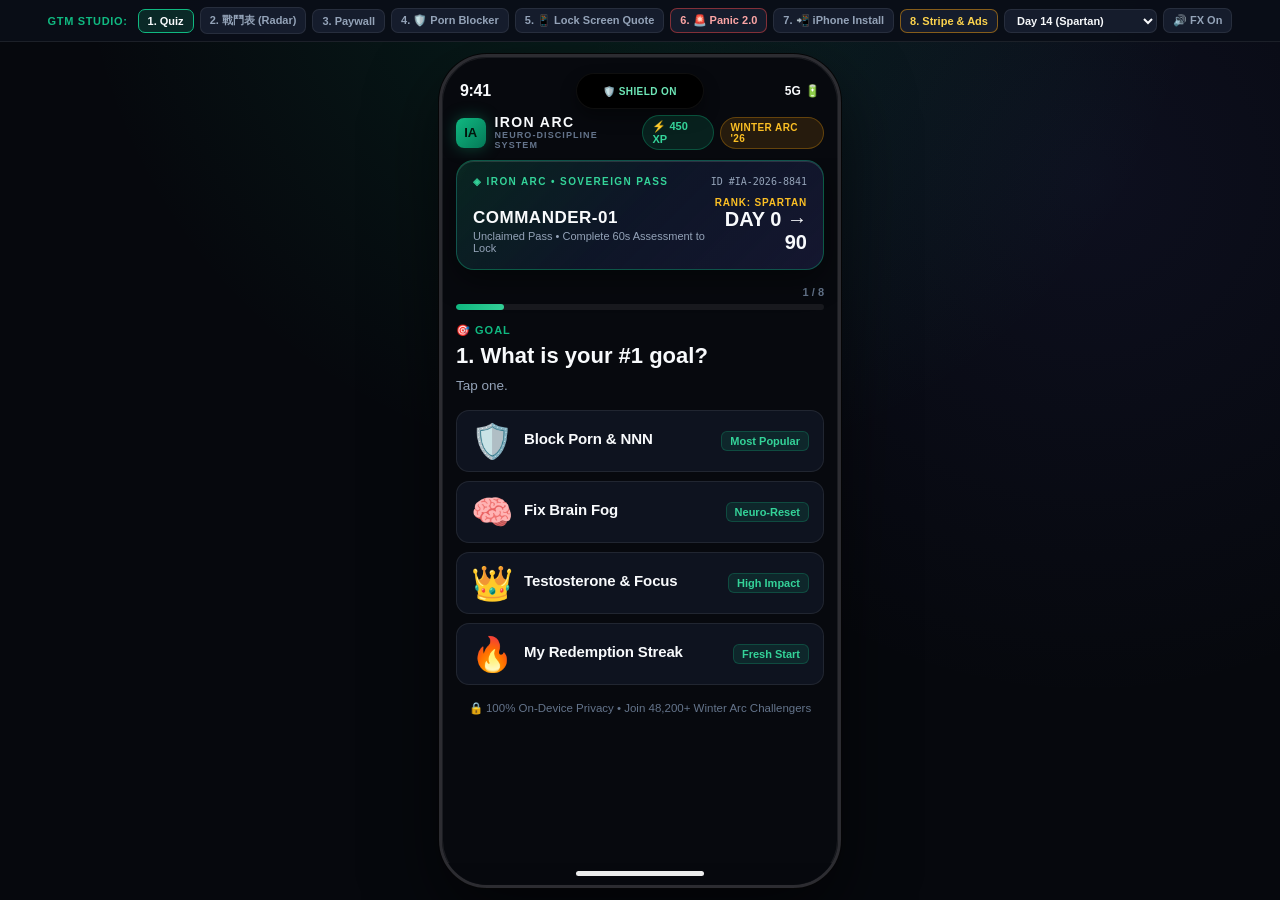
==== index.html @ b95334cc "Publish IRON ARC for iPhone." ====
<!DOCTYPE html>
<html lang="en">
<head>
  <meta charset="UTF-8" />
  <meta name="viewport" content="width=device-width, initial-scale=1.0, maximum-scale=1.0, user-scalable=no, viewport-fit=cover" />
  <meta name="apple-mobile-web-app-capable" content="yes" />
  <meta name="apple-mobile-web-app-status-bar-style" content="black-translucent" />
  <meta name="apple-mobile-web-app-title" content="IRON ARC" />
  <title>IRON ARC — NNN &amp; 90-Day Dopamine Reboot Protocol</title>
  <link rel="manifest" href="./manifest.webmanifest" />
  <meta name="theme-color" content="#07090e" />
  <link rel="stylesheet" href="./styles.css" />
  <script>
    (function () {
      try {
        var prod = new URLSearchParams(location.search).get("mode") === "prod";
        var mobile = window.matchMedia("(max-width: 520px)").matches;
        if (prod || mobile) document.documentElement.classList.add("studio-dock");
      } catch (e) {}
    })();
  </script>
</head>
<body>
  <!-- Founder studio tools. Compact/collapsible on a real phone and on ?mode=prod. -->
  <div id="studioBar" class="studio-bar">
    <button type="button" id="studioToggle" class="studio-toggle" aria-expanded="false" aria-controls="studioTools">Studio</button>
    <div id="studioTools" class="studio-tools">
    <span class="studio-label">GTM Studio:</span>
    <button class="studio-btn" data-jump="quiz">1. Quiz</button>
    <button class="studio-btn" data-jump="radar">2. 戰鬥表 (Radar)</button>
    <button class="studio-btn" data-jump="paywall">3. Paywall</button>
    <button class="studio-btn" data-jump="blocker">4. 🛡️ Porn Blocker</button>
    <button class="studio-btn" data-jump="lockquote">5. 📱 Lock Screen Quote</button>
    <button class="studio-btn danger-btn" data-jump="panic">6. 🚨 Panic 2.0</button>
    <button class="studio-btn" data-jump="iphone">7. 📲 iPhone Install</button>
    <button class="studio-btn gtm-btn" data-jump="gtm">8. Stripe &amp; Ads</button>
    <select id="streakPreset" class="studio-select" title="Simulate Streak Day for Ad Recording">
      <option value="1">Day 1 (Initiate)</option>
      <option value="3">Day 3 (Withdrawal)</option>
      <option value="7">Day 7 (Surge)</option>
      <option value="14" selected>Day 14 (Spartan)</option>
      <option value="21">Day 21 (Foothold)</option>
      <option value="30">Day 30 (NNN Titan)</option>
      <option value="60">Day 60 (Winter Depth)</option>
      <option value="90">Day 90 (Sovereign)</option>
    </select>
    <button id="muteToggleBtn" class="studio-btn" title="Toggle Web Audio &amp; Voice Synthesis">🔊 FX On</button>
    </div>
  </div>

  <!-- Main Mobile Viewport — iPhone 16 Pro frame -->
  <main class="phone-shell">
    <div class="ios-status" aria-hidden="true">
      <span class="ios-time">9:41</span>
      <div class="dynamic-island" id="dynamicIsland">
        <span id="dynamicIslandLabel" class="di-pill">🛡️ SHIELD ON</span>
      </div>
      <span class="ios-signals">5G 🔋</span>
    </div>

    <header class="top-bar">
      <div class="brand-mark">
        <span class="brand-shield">IA</span>
        <div>
          <div class="brand-title">IRON ARC</div>
          <div class="brand-subtitle">NEURO-DISCIPLINE SYSTEM</div>
        </div>
      </div>
      <div class="top-bar-right">
        <span id="xpPill" class="xp-pill">⚡ 450 XP</span>
        <span class="season-pill">WINTER ARC '26</span>
      </div>
    </header>

    <div id="powerStrip" class="power-strip" hidden>
      <div id="trialClock" class="ps-clock">⏱️ 24H FREE TRIAL: 24:00:00</div>
      <div class="ps-pills">
        <span id="pillBlocker" class="ps-pill is-on">🛡️ Porn Blocker: ON</span>
        <span id="pillQuote" class="ps-pill is-on">📱 Lock Quote: ON</span>
      </div>
      <button id="lockForeverBtn" type="button" class="ps-lock">🔒 Lock Forever</button>
    </div>

    <div id="viewRoot" class="view-root"></div>

    <nav id="bottomNav" class="bottom-nav" style="display: none;">
      <button class="nav-tab active" data-tab="blocker" type="button">
        <span class="nav-icon">🛡️</span>
        <span>BLOCKER</span>
      </button>
      <button class="nav-tab" data-tab="lockquote" type="button">
        <span class="nav-icon">📱</span>
        <span>LOCK QUOTE</span>
      </button>
      <button class="nav-tab" data-tab="battle" type="button">
        <span class="nav-icon">📊</span>
        <span>戰鬥表</span>
      </button>
      <button class="nav-tab" data-tab="panic" type="button">
        <span class="nav-icon">🚨</span>
        <span>PANIC</span>
      </button>
      <button class="nav-tab" data-tab="iphone" type="button">
        <span class="nav-icon">📲</span>
        <span>iPHONE</span>
      </button>
    </nav>

    <div class="ios-home-indicator" aria-hidden="true"><span></span></div>
  </main>

  <!-- Modal Root (Downsell & Partner GTM / Stripe Config) -->
  <div id="modalRoot"></div>

  <script src="./dopamine-fx.js"></script>
  <script src="./funnel-module.js"></script>
  <script src="./features-module.js"></script>
  <script src="./day1-onboarding.js"></script>
  <script src="./live-app-telemetry.js"></script>
  <script src="./panic2-engine.js"></script>
  <script src="./blocker-shield.js"></script>
  <script src="./lockscreen-widget.js"></script>
  <script src="./app.js"></script>
</body>
</html>
---- styles.css ----
:root {
  --bg-deep: #06080d;
  --bg-card: #0e131f;
  --bg-card-elevated: #151c2c;
  --border-subtle: rgba(255, 255, 255, 0.08);
  --border-highlight: rgba(16, 185, 129, 0.45);
  --text-main: #f8fafc;
  --text-muted: #94a3b8;
  --text-dim: #64748b;
  --accent-emerald: #10b981;
  --accent-emerald-bright: #34d399;
  --accent-emerald-glow: rgba(16, 185, 129, 0.28);
  --accent-amber: #f59e0b;
  --accent-crimson: #ef4444;
  --accent-crimson-glow: rgba(239, 68, 68, 0.38);
  --accent-indigo: #6366f1;
  --radius-xl: 22px;
  --radius-lg: 18px;
  --radius-md: 13px;
  --radius-sm: 8px;
}

* {
  box-sizing: border-box;
  margin: 0;
  padding: 0;
  -webkit-tap-highlight-color: transparent;
}

html,
body {
  height: 100%;
}

body {
  font-family: -apple-system, BlinkMacSystemFont, "SF Pro Text", "Segoe UI", Inter, Roboto, sans-serif;
  background:
    radial-gradient(circle at 50% -10%, rgba(16, 185, 129, 0.14) 0%, transparent 48%),
    radial-gradient(circle at 85% 20%, rgba(99, 102, 241, 0.08) 0%, transparent 40%),
    #06080d;
  color: var(--text-main);
  min-height: 100vh;
  min-height: 100dvh;
  height: 100dvh;
  display: flex;
  flex-direction: column;
  align-items: center;
  overflow: hidden;
}

/* Creator / Dev Studio Switcher Bar */
.studio-bar {
  width: 100%;
  flex-shrink: 0;
  background: rgba(10, 14, 24, 0.94);
  border-bottom: 1px solid var(--border-subtle);
  padding: 7px 12px;
  display: flex;
  align-items: center;
  justify-content: center;
  gap: 6px;
  flex-wrap: wrap;
  font-size: 11px;
  z-index: 120;
  backdrop-filter: blur(12px);
}

.studio-bar.hidden-studio {
  display: none !important;
}

.studio-tools {
  display: flex;
  align-items: center;
  justify-content: center;
  gap: 6px;
  flex-wrap: wrap;
}

.studio-toggle {
  display: none;
  align-items: center;
  justify-content: center;
  min-height: 28px;
  padding: 4px 12px;
  border-radius: 999px;
  border: 1px solid rgba(255, 255, 255, 0.16);
  background: rgba(14, 19, 31, 0.9);
  color: #e2e8f0;
  font-size: 11px;
  font-weight: 800;
  letter-spacing: 0.05em;
  text-transform: uppercase;
  cursor: pointer;
}

html.studio-dock .studio-toggle {
  display: inline-flex;
}

html.studio-dock .studio-bar:not(.is-open) .studio-tools {
  display: none;
}

html.studio-dock .studio-bar.is-open .studio-toggle {
  margin-right: 4px;
}

.studio-label {
  color: var(--accent-emerald);
  font-weight: 800;
  letter-spacing: 0.06em;
  text-transform: uppercase;
  margin-right: 4px;
}

.studio-btn {
  background: var(--bg-card-elevated);
  color: var(--text-muted);
  border: 1px solid var(--border-subtle);
  padding: 5px 9px;
  border-radius: 7px;
  font-size: 11px;
  font-weight: 700;
  cursor: pointer;
  transition: all 0.15s ease;
}

.studio-btn:hover,
.studio-btn.active {
  color: var(--text-main);
  border-color: var(--accent-emerald);
  background: rgba(16, 185, 129, 0.16);
}

.studio-btn.danger-btn {
  border-color: rgba(239, 68, 68, 0.5);
  color: #fca5a5;
}

.studio-btn.danger-btn:hover,
.studio-btn.danger-btn.active {
  background: rgba(239, 68, 68, 0.22);
  color: #fff;
}

.studio-btn.gtm-btn {
  border-color: rgba(245, 158, 11, 0.5);
  color: #fcd34d;
}

.studio-select {
  background: var(--bg-card-elevated);
  color: var(--text-main);
  border: 1px solid var(--border-subtle);
  padding: 4px 8px;
  border-radius: 7px;
  font-size: 11px;
  font-weight: 600;
}

/* iPhone 16 Pro viewport (402 x 874pt) */
.phone-shell {
  width: min(402px, 100%);
  max-width: 402px;
  flex: 1 1 auto;
  min-height: 0;
  max-height: 874px;
  display: flex;
  flex-direction: column;
  position: relative;
  margin: 12px auto;
  padding: 0;
  background: #07090e;
  border-radius: 48px;
  border: 3px solid #2c2c31;
  box-shadow:
    0 0 0 1px #050506,
    0 28px 70px rgba(0, 0, 0, 0.55),
    inset 0 0 0 1px rgba(255, 255, 255, 0.08);
  overflow: hidden;
}

.ios-status {
  flex: 0 0 auto;
  height: 58px;
  display: grid;
  grid-template-columns: 1fr auto 1fr;
  align-items: center;
  padding: 10px 18px 0;
  font-variant-numeric: tabular-nums;
}

.ios-time {
  justify-self: start;
  font-size: 16px;
  font-weight: 700;
  letter-spacing: -0.02em;
}

.dynamic-island {
  justify-self: center;
  height: 36px;
  min-width: 128px;
  padding: 0 12px;
  border-radius: 20px;
  background: #000;
  display: flex;
  align-items: center;
  justify-content: center;
  box-shadow: inset 0 0 0 1px rgba(255, 255, 255, 0.06), 0 8px 16px rgba(0, 0, 0, 0.4);
}

.di-pill {
  font-size: 10px;
  font-weight: 800;
  letter-spacing: 0.04em;
  color: #6ee7b7;
  white-space: nowrap;
}

.di-pill.is-off {
  color: #fda4af;
}

.ios-signals {
  justify-self: end;
  font-size: 12px;
  font-weight: 800;
  letter-spacing: 0.02em;
}

.ios-home-indicator {
  flex: 0 0 22px;
  display: flex;
  align-items: flex-start;
  justify-content: center;
  background: rgba(7, 9, 14, 0.98);
}

.ios-home-indicator span {
  width: 128px;
  height: 5px;
  margin-top: 8px;
  border-radius: 100px;
  background: rgba(255, 255, 255, 0.92);
}

.view-root {
  flex: 1 1 auto;
  min-height: 0;
  overflow-x: hidden;
  overflow-y: auto;
  padding: 2px 14px 16px;
  -webkit-overflow-scrolling: touch;
}

.view-root::-webkit-scrollbar {
  width: 0;
  height: 0;
}

/* Top Brand Header */
.top-bar {
  display: flex;
  align-items: center;
  justify-content: space-between;
  flex-shrink: 0;
  margin: 0;
  padding: 0 14px 8px;
}

.brand-mark {
  display: flex;
  align-items: center;
  gap: 9px;
}

.brand-shield {
  width: 30px;
  height: 30px;
  border-radius: 8px;
  background: linear-gradient(135deg, #10b981 0%, #047857 100%);
  display: inline-flex;
  align-items: center;
  justify-content: center;
  color: #03140c;
  font-weight: 900;
  font-size: 13px;
  box-shadow: 0 0 16px rgba(16, 185, 129, 0.35);
}

.brand-title {
  font-weight: 900;
  font-size: 14px;
  letter-spacing: 0.1em;
  line-height: 1.1;
}

.brand-subtitle {
  font-size: 9px;
  letter-spacing: 0.12em;
  color: var(--text-dim);
  font-weight: 700;
}

.top-bar-right {
  display: flex;
  align-items: center;
  gap: 6px;
}

.xp-pill {
  font-size: 11px;
  font-weight: 800;
  padding: 4px 9px;
  border-radius: 999px;
  background: rgba(16, 185, 129, 0.14);
  color: var(--accent-emerald-bright);
  border: 1px solid rgba(16, 185, 129, 0.32);
}

.season-pill {
  font-size: 10px;
  font-weight: 800;
  padding: 4px 9px;
  border-radius: 999px;
  background: rgba(245, 158, 11, 0.13);
  color: #fbbf24;
  border: 1px solid rgba(245, 158, 11, 0.3);
  letter-spacing: 0.04em;
}

/* HOLOGRAPHIC IDENTITY PASS CARD (QUITTR-inspired Ownership Artifact) */
.holo-pass {
  position: relative;
  border-radius: var(--radius-lg);
  padding: 15px 16px;
  margin-bottom: 16px;
  background:
    linear-gradient(135deg, rgba(16, 185, 129, 0.16) 0%, rgba(15, 23, 42, 0.92) 48%, rgba(99, 102, 241, 0.15) 100%);
  border: 1px solid rgba(16, 185, 129, 0.38);
  box-shadow: 0 10px 30px rgba(0, 0, 0, 0.45), inset 0 1px 0 rgba(255, 255, 255, 0.12);
  overflow: hidden;
}

.holo-pass::after {
  content: "";
  position: absolute;
  top: -50%;
  left: -60%;
  width: 55%;
  height: 200%;
  background: linear-gradient(90deg, transparent, rgba(255, 255, 255, 0.07), transparent);
  transform: rotate(25deg);
  animation: holoSweep 6.5s ease-in-out infinite;
  pointer-events: none;
}

@keyframes holoSweep {
  0%, 100% { left: -60%; }
  50% { left: 120%; }
}

.holo-top {
  display: flex;
  justify-content: space-between;
  align-items: center;
  margin-bottom: 10px;
}

.holo-tag {
  font-size: 10px;
  font-weight: 800;
  letter-spacing: 0.14em;
  color: var(--accent-emerald-bright);
  text-transform: uppercase;
}

.holo-serial {
  font-family: "SF Mono", "JetBrains Mono", Consolas, monospace;
  font-size: 10px;
  color: var(--text-muted);
}

.holo-main {
  display: flex;
  justify-content: space-between;
  align-items: flex-end;
}

.holo-callsign {
  font-size: 17px;
  font-weight: 900;
  letter-spacing: 0.03em;
}

.holo-meta {
  font-size: 11px;
  color: var(--text-muted);
  margin-top: 2px;
}

.holo-badge {
  text-align: right;
}

.holo-badge-rank {
  font-size: 10px;
  font-weight: 800;
  color: #fbbf24;
  letter-spacing: 0.08em;
  text-transform: uppercase;
}

.holo-badge-days {
  font-size: 20px;
  font-weight: 900;
  color: var(--text-main);
}

/* QUIZ FUNNEL STYLES */
.quiz-header-row {
  display: flex;
  align-items: center;
  justify-content: space-between;
  margin-bottom: 6px;
}

.quiz-back-btn {
  background: none;
  border: none;
  color: var(--text-muted);
  font-size: 12px;
  font-weight: 700;
  cursor: pointer;
}

.quiz-progress-wrap {
  width: 100%;
  height: 6px;
  background: rgba(255, 255, 255, 0.07);
  border-radius: 999px;
  overflow: hidden;
  margin-bottom: 14px;
}

.quiz-progress-fill {
  height: 100%;
  background: linear-gradient(90deg, #10b981, #34d399);
  border-radius: 999px;
  transition: width 0.28s ease;
}

.quiz-step-tag {
  font-size: 11px;
  text-transform: uppercase;
  letter-spacing: 0.09em;
  color: var(--accent-emerald);
  font-weight: 800;
  margin-bottom: 6px;
}

.quiz-question {
  font-size: 22px;
  font-weight: 900;
  line-height: 1.22;
  margin-bottom: 6px;
}

.quiz-sub {
  font-size: 13.5px;
  color: var(--text-muted);
  margin-bottom: 14px;
  line-height: 1.45;
}

.quiz-options {
  display: flex;
  flex-direction: column;
  gap: 9px;
}

.quiz-option {
  background: var(--bg-card);
  border: 1.5px solid var(--border-subtle);
  border-radius: var(--radius-md);
  padding: 13px 14px;
  display: flex;
  align-items: center;
  justify-content: space-between;
  gap: 10px;
  cursor: pointer;
  transition: all 0.15s ease;
  text-align: left;
  color: var(--text-main);
  font-size: 14px;
  font-weight: 600;
}

.quiz-option:hover,
.quiz-option.selected {
  border-color: var(--accent-emerald);
  background: rgba(16, 185, 129, 0.13);
  transform: translateY(-1px);
}

.quiz-option-badge {
  font-size: 11px;
  color: var(--accent-emerald-bright);
  background: rgba(16, 185, 129, 0.12);
  border: 1px solid rgba(16, 185, 129, 0.25);
  padding: 3px 8px;
  border-radius: 6px;
  white-space: nowrap;
  font-weight: 700;
}

/* INTERACTIVE SIGNATURE COMMITMENT BOX */
.sig-card {
  background: var(--bg-card);
  border: 1px dashed rgba(16, 185, 129, 0.45);
  border-radius: var(--radius-md);
  padding: 12px;
  margin: 12px 0;
}

.sig-canvas {
  width: 100%;
  height: 82px;
  background: rgba(4, 7, 13, 0.7);
  border-radius: 8px;
  cursor: crosshair;
  touch-action: none;
  display: block;
}

/* REPORT & DIAGNOSIS CARDS */
.report-card {
  background: var(--bg-card);
  border: 1px solid var(--border-subtle);
  border-radius: var(--radius-lg);
  padding: 16px;
  margin-bottom: 13px;
}

.score-bars {
  display: flex;
  align-items: flex-end;
  justify-content: center;
  gap: 28px;
  height: 148px;
  padding: 14px 10px 8px;
  border-bottom: 1px solid var(--border-subtle);
  margin-bottom: 12px;
}

.bar-col {
  display: flex;
  flex-direction: column;
  align-items: center;
  gap: 6px;
  width: 96px;
}

.bar-pillar {
  width: 60px;
  border-radius: 10px 10px 4px 4px;
  display: flex;
  align-items: flex-start;
  justify-content: center;
  padding-top: 8px;
  font-weight: 900;
  font-size: 15px;
}

.bar-danger {
  background: linear-gradient(180deg, #ef4444 0%, #991b1b 100%);
  box-shadow: 0 0 24px rgba(239, 68, 68, 0.35);
}

.bar-healthy {
  height: 36px;
  background: linear-gradient(180deg, #10b981 0%, #047857 100%);
}

.bar-caption {
  font-size: 11px;
  color: var(--text-muted);
  font-weight: 700;
  text-align: center;
}

/* Primary CTA Buttons */
.btn-primary {
  width: 100%;
  background: linear-gradient(135deg, #10b981 0%, #059669 100%);
  color: #03150e;
  font-weight: 900;
  font-size: 15.5px;
  padding: 15px 18px;
  border-radius: var(--radius-md);
  border: none;
  cursor: pointer;
  letter-spacing: 0.02em;
  box-shadow: 0 8px 24px var(--accent-emerald-glow);
  transition: transform 0.14s ease, filter 0.14s ease;
}

.btn-primary:hover {
  filter: brightness(1.07);
  transform: translateY(-1px);
}

/* PAYWALL SCREEN */
.paywall-header {
  display: flex;
  justify-content: space-between;
  align-items: center;
  margin-bottom: 8px;
}

.paywall-close {
  background: rgba(255, 255, 255, 0.06);
  border: 1px solid var(--border-subtle);
  color: var(--text-muted);
  width: 30px;
  height: 30px;
  border-radius: 999px;
  font-size: 14px;
  cursor: pointer;
}

.plan-grid {
  display: flex;
  flex-direction: column;
  gap: 9px;
  margin: 12px 0;
}

.plan-card {
  background: var(--bg-card);
  border: 2px solid var(--border-subtle);
  border-radius: var(--radius-md);
  padding: 13px 14px;
  cursor: pointer;
  position: relative;
  display: flex;
  align-items: center;
  justify-content: space-between;
  transition: all 0.15s ease;
}

.plan-card.active {
  border-color: var(--accent-emerald);
  background: rgba(16, 185, 129, 0.11);
}

.plan-badge {
  position: absolute;
  top: -9px;
  right: 12px;
  background: var(--accent-emerald);
  color: #04130d;
  font-size: 9.5px;
  font-weight: 900;
  padding: 2px 8px;
  border-radius: 999px;
  text-transform: uppercase;
  letter-spacing: 0.04em;
}

.feature-check-list {
  display: flex;
  flex-direction: column;
  gap: 8px;
  margin: 10px 0 14px;
}

.feature-check-item {
  display: flex;
  align-items: center;
  gap: 10px;
  font-size: 13px;
  color: #e2e8f0;
}

.check-dot {
  width: 20px;
  height: 20px;
  border-radius: 999px;
  background: rgba(16, 185, 129, 0.2);
  color: var(--accent-emerald-bright);
  display: inline-flex;
  align-items: center;
  justify-content: center;
  font-size: 11px;
  font-weight: 900;
  flex-shrink: 0;
}

/* BRAIN CORE SHOWCASE IN DASHBOARD */
.brain-hero-card {
  background: linear-gradient(165deg, #111a2e 0%, #090d16 100%);
  border: 1px solid rgba(16, 185, 129, 0.3);
  border-radius: var(--radius-xl);
  padding: 16px 14px;
  text-align: center;
  position: relative;
  overflow: hidden;
  margin-bottom: 12px;
}

.brain-svg-mount {
  width: 210px;
  height: 200px;
  margin: 0 auto 4px;
  display: flex;
  align-items: center;
  justify-content: center;
}

.brain-svg-mount svg {
  width: 100%;
  height: 100%;
}

.streak-big {
  font-size: 40px;
  font-weight: 900;
  letter-spacing: -0.03em;
  line-height: 1.05;
  margin: 2px 0 4px;
}

.streak-subclock {
  font-family: "SF Mono", "JetBrains Mono", Consolas, monospace;
  font-size: 13px;
  color: var(--accent-emerald-bright);
  background: rgba(16, 185, 129, 0.08);
  border: 1px solid rgba(16, 185, 129, 0.22);
  display: inline-block;
  padding: 4px 12px;
  border-radius: 999px;
  margin-bottom: 12px;
}

.rewire-meter {
  text-align: left;
  background: rgba(0, 0, 0, 0.34);
  padding: 10px 12px;
  border-radius: var(--radius-md);
  border: 1px solid var(--border-subtle);
}

.rewire-row {
  display: flex;
  justify-content: space-between;
  font-size: 12px;
  margin-bottom: 5px;
}

/* HOLD TO PLEDGE BUTTON */
.pledge-card {
  background: var(--bg-card);
  border: 1px solid var(--border-subtle);
  border-radius: var(--radius-md);
  padding: 13px;
  margin-bottom: 12px;
}

.hold-btn {
  width: 100%;
  position: relative;
  overflow: hidden;
  background: var(--bg-card-elevated);
  border: 1.5px solid rgba(16, 185, 129, 0.45);
  color: var(--text-main);
  padding: 14px;
  border-radius: var(--radius-md);
  font-weight: 800;
  font-size: 13.5px;
  cursor: pointer;
  user-select: none;
  transition: transform 0.12s ease;
}

.hold-btn:active {
  transform: scale(0.99);
}

.hold-fill {
  position: absolute;
  left: 0;
  top: 0;
  bottom: 0;
  width: 0%;
  background: linear-gradient(90deg, rgba(16, 185, 129, 0.38), rgba(52, 211, 153, 0.5));
  transition: width 0.05s linear;
}

.hold-text {
  position: relative;
  z-index: 2;
  letter-spacing: 0.03em;
}

/* RED PANIC BUTTON */
.panic-trigger-btn {
  width: 100%;
  background: linear-gradient(135deg, #ef4444 0%, #b91c1c 100%);
  color: #fff;
  border: 1px solid rgba(255, 255, 255, 0.25);
  padding: 15px;
  border-radius: var(--radius-md);
  font-size: 15px;
  font-weight: 900;
  letter-spacing: 0.04em;
  text-transform: uppercase;
  cursor: pointer;
  box-shadow: 0 8px 28px var(--accent-crimson-glow);
  display: flex;
  align-items: center;
  justify-content: center;
  gap: 10px;
  margin-bottom: 12px;
  animation: pulseRed 2.2s infinite;
}

@keyframes pulseRed {
  0%, 100% {
    box-shadow: 0 0 0 0 rgba(239, 68, 68, 0.45), 0 8px 24px rgba(239, 68, 68, 0.35);
  }
  50% {
    box-shadow: 0 0 0 8px rgba(239, 68, 68, 0), 0 8px 30px rgba(239, 68, 68, 0.55);
  }
}

/* MODAL OVERLAY */
.modal-overlay {
  position: fixed;
  inset: 0;
  background: rgba(4, 6, 12, 0.92);
  backdrop-filter: blur(8px);
  z-index: 210;
  display: flex;
  flex-direction: column;
  align-items: center;
  justify-content: center;
  padding: 16px;
}

.modal-card {
  width: 100%;
  max-width: 420px;
  max-height: 90vh;
  overflow-y: auto;
  background: var(--bg-card);
  border: 1px solid var(--border-subtle);
  border-radius: var(--radius-lg);
  padding: 18px;
}

/* BOTTOM NAVIGATION — inside the iPhone frame */
.bottom-nav {
  position: relative;
  left: auto;
  bottom: auto;
  transform: none;
  width: 100%;
  max-width: none;
  flex: 0 0 auto;
  background: rgba(10, 14, 24, 0.96);
  backdrop-filter: blur(16px);
  border-top: 1px solid var(--border-subtle);
  display: flex;
  justify-content: space-around;
  padding: 6px 2px 2px;
  z-index: 5;
}

.nav-tab {
  background: none;
  border: none;
  color: var(--text-dim);
  font-size: 9px;
  font-weight: 800;
  display: flex;
  flex-direction: column;
  align-items: center;
  gap: 2px;
  cursor: pointer;
  letter-spacing: 0.01em;
  padding: 4px 2px 6px;
  border-radius: 10px;
  flex: 1 1 0;
  min-width: 0;
  transition: color 0.15s ease;
}

.nav-tab span:last-child {
  line-height: 1.1;
  text-align: center;
  white-space: nowrap;
}

.nav-icon {
  font-size: 20px;
  line-height: 1;
}

.nav-tab.active {
  color: var(--accent-emerald-bright);
}

.nav-tab.active .nav-icon {
  filter: drop-shadow(0 0 8px rgba(52, 211, 153, 0.7));
}

.nav-tab[data-tab="panic"].active {
  color: #fb7185;
}

.nav-tab[data-tab="panic"].active .nav-icon {
  filter: drop-shadow(0 0 8px rgba(251, 113, 133, 0.75));
}

/* SQUAD LIST */
.squad-member {
  display: flex;
  align-items: center;
  justify-content: space-between;
  padding: 12px 14px;
  background: var(--bg-card);
  border: 1px solid var(--border-subtle);
  border-radius: var(--radius-md);
  margin-bottom: 8px;
}

.status-dot {
  width: 9px;
  height: 9px;
  border-radius: 999px;
  display: inline-block;
  margin-right: 6px;
}

.dot-alive { background: var(--accent-emerald); box-shadow: 0 0 8px var(--accent-emerald); }
.dot-danger { background: var(--accent-amber); box-shadow: 0 0 8px var(--accent-amber); }
.dot-fallen { background: var(--accent-crimson); }

/* 2-Weapon power strip — live only while the 24H pass is armed */
.power-strip {
  flex: 0 0 auto;
  margin: 0 12px 8px;
  padding: 8px 10px;
  display: grid;
  grid-template-columns: 1fr auto;
  gap: 6px 8px;
  align-items: center;
  border-radius: 16px;
  background: linear-gradient(100deg, rgba(16, 185, 129, 0.18), rgba(251, 191, 36, 0.1));
  border: 1px solid rgba(52, 211, 153, 0.45);
  box-shadow: 0 8px 20px rgba(0, 0, 0, 0.25);
}

.power-strip[hidden] {
  display: none !important;
}

.ps-clock {
  grid-column: 1 / -1;
  font-size: 13px;
  font-weight: 900;
  letter-spacing: 0.01em;
  font-variant-numeric: tabular-nums;
}

.ps-pills {
  display: flex;
  flex-wrap: wrap;
  gap: 6px;
}

.ps-pill {
  font-size: 11px;
  font-weight: 800;
  padding: 4px 8px;
  border-radius: 999px;
  border: 1px solid rgba(52, 211, 153, 0.45);
  background: rgba(16, 185, 129, 0.16);
  color: #6ee7b7;
}

.ps-pill.is-off {
  border-color: rgba(251, 113, 133, 0.5);
  background: rgba(225, 29, 72, 0.16);
  color: #fda4af;
}

.ps-lock {
  border: 0;
  border-radius: 999px;
  padding: 8px 10px;
  background: #fbbf24;
  color: #1c1404;
  font-weight: 900;
  font-size: 12px;
  cursor: pointer;
  white-space: nowrap;
}

.tab-headline {
  font-size: 26px;
  font-weight: 900;
  letter-spacing: -0.03em;
  text-align: center;
  margin: 2px 0 12px;
  line-height: 1.1;
}

.streak-rank-bar {
  display: grid;
  grid-template-columns: 1fr auto 1fr;
  gap: 8px;
  align-items: center;
  padding: 8px 10px;
  margin-bottom: 10px;
  border-radius: 16px;
  background: rgba(255, 255, 255, 0.04);
  border: 1px solid rgba(255, 255, 255, 0.08);
}

.sr-stat {
  display: flex;
  flex-direction: column;
  line-height: 1.05;
}

.sr-stat span {
  font-size: 9px;
  font-weight: 800;
  letter-spacing: 0.12em;
  color: var(--text-dim);
}

.sr-stat strong {
  font-size: 16px;
  font-weight: 900;
}

.sr-rank {
  text-align: right;
}

.sr-rank strong {
  color: #fbbf24;
}

.sr-clock {
  font-family: "SF Mono", ui-monospace, Consolas, monospace;
  font-size: 11px;
  font-weight: 800;
  color: var(--accent-emerald-bright);
  background: rgba(16, 185, 129, 0.1);
  border: 1px solid rgba(16, 185, 129, 0.28);
  border-radius: 999px;
  padding: 5px 8px;
}

.weapon-duo {
  display: grid;
  grid-template-columns: 1fr 1fr;
  gap: 8px;
  margin: 0 0 12px;
}

.weapon-card {
  border-radius: 18px;
  padding: 10px 8px 12px;
  text-align: center;
  min-height: 196px;
  display: flex;
  flex-direction: column;
  align-items: center;
  border: 1px solid rgba(255, 255, 255, 0.08);
}

.weapon-card h2 {
  font-size: 11px;
  font-weight: 900;
  letter-spacing: 0.03em;
  line-height: 1.25;
  margin: 8px 0 4px;
}

.weapon-card p {
  font-size: 10px;
  line-height: 1.35;
  color: var(--text-muted);
  font-weight: 700;
}

.weapon-card-shield {
  background:
    radial-gradient(circle at 50% 24%, rgba(16, 185, 129, 0.38), transparent 56%),
    linear-gradient(180deg, #10241c, #0a0e14);
  border-color: rgba(52, 211, 153, 0.5);
}

.weapon-card-quote {
  background:
    radial-gradient(circle at 50% 18%, rgba(99, 102, 241, 0.32), transparent 52%),
    linear-gradient(180deg, #15182a, #0a0e14);
  border-color: rgba(129, 140, 248, 0.45);
}

.weapon-art {
  display: flex;
  flex-direction: column;
  align-items: center;
}

.weapon-orb {
  width: 72px;
  height: 72px;
  border-radius: 50%;
  display: grid;
  place-items: center;
  font-size: 34px;
  background: radial-gradient(circle at 40% 35%, #6ee7b7, #047857 55%, #022c22);
  box-shadow: 0 0 24px rgba(16, 185, 129, 0.7);
}

.weapon-bars {
  display: flex;
  align-items: flex-end;
  gap: 4px;
  height: 28px;
  margin-top: 8px;
}

.weapon-bars i {
  width: 8px;
  height: 16px;
  border-radius: 99px;
  background: #34d399;
  display: block;
  box-shadow: 0 0 8px rgba(52, 211, 153, 0.8);
}

.weapon-bars i:nth-child(2) { height: 26px; }
.weapon-bars i:nth-child(3) { height: 12px; opacity: 0.75; }
.weapon-bars i:nth-child(4) { height: 20px; }

.weapon-phone {
  width: 88px;
  height: 112px;
  border-radius: 16px;
  background: linear-gradient(180deg, #1e293b, #020617);
  border: 2px solid #475569;
  box-shadow: 0 10px 20px rgba(0, 0, 0, 0.35);
  display: flex;
  flex-direction: column;
  align-items: center;
  justify-content: center;
  gap: 6px;
  padding: 8px;
}

.weapon-phone-time {
  font-size: 22px;
  font-weight: 800;
  letter-spacing: -0.04em;
  line-height: 1;
}

.weapon-phone-quote {
  font-size: 9px;
  font-weight: 800;
  color: #6ee7b7;
  background: rgba(255, 255, 255, 0.08);
  border-radius: 8px;
  padding: 4px 5px;
  line-height: 1.25;
}

.pact-toggle {
  display: flex;
  gap: 10px;
  align-items: center;
  background: rgba(245, 158, 11, 0.1);
  border: 1px solid rgba(245, 158, 11, 0.38);
  border-radius: 14px;
  padding: 12px;
  margin-bottom: 12px;
  cursor: pointer;
}

.pact-toggle input {
  width: 22px;
  height: 22px;
  accent-color: #f59e0b;
  flex-shrink: 0;
}

.pact-toggle strong {
  display: block;
  color: #fbbf24;
  font-size: 13px;
}

.pact-toggle em {
  display: block;
  margin-top: 2px;
  color: var(--text-muted);
  font-style: normal;
  font-size: 11px;
  font-weight: 700;
}

.btn-trial {
  width: 100%;
  margin-top: 10px;
  padding: 14px 12px;
  border-radius: 14px;
  border: 2px solid #fbbf24;
  background: linear-gradient(180deg, rgba(251, 191, 36, 0.24), rgba(245, 158, 11, 0.06));
  color: #fde68a;
  font-weight: 900;
  font-size: 13.5px;
  line-height: 1.35;
  cursor: pointer;
  text-align: center;
}

.btn-trial:hover {
  filter: brightness(1.08);
}

.battle-stage .fm-disclaimer {
  display: none;
}

.install-card {
  background: var(--bg-card);
  border: 1px solid var(--border-subtle);
  border-radius: 18px;
  padding: 12px;
  margin-bottom: 10px;
}

.install-step-no {
  width: 28px;
  height: 28px;
  border-radius: 50%;
  display: grid;
  place-items: center;
  font-weight: 900;
  background: #34d399;
  color: #04130c;
  margin-bottom: 6px;
}

.install-card h2 {
  font-size: 16px;
  font-weight: 900;
  margin-bottom: 10px;
}

.share-guide {
  display: grid;
  grid-template-columns: 1fr auto 1fr;
  gap: 6px;
  align-items: stretch;
  margin-bottom: 10px;
}

.share-card {
  background: #111827;
  border-radius: 14px;
  padding: 10px 6px;
  text-align: center;
  border: 1px solid rgba(255, 255, 255, 0.08);
  min-height: 104px;
}

.share-card b {
  display: block;
  font-size: 12px;
  margin-top: 4px;
  line-height: 1.2;
}

.share-card small {
  display: block;
  margin-top: 2px;
  color: var(--text-muted);
  font-size: 11px;
  font-weight: 700;
}

.share-ico {
  font-size: 26px;
  color: #38bdf8;
  display: grid;
  place-items: center;
  height: 32px;
}

.share-ico svg {
  display: block;
}

.share-arrow {
  align-self: center;
  font-size: 22px;
  font-weight: 900;
  color: #fbbf24;
}

.lan-row {
  display: flex;
  gap: 6px;
  align-items: center;
}

.lan-row code {
  flex: 1;
  min-width: 0;
  font-size: 11px;
  padding: 8px;
  border-radius: 10px;
  background: #070b12;
  color: #6ee7b7;
  overflow: hidden;
  text-overflow: ellipsis;
  white-space: nowrap;
}

.lan-state {
  flex: 0 0 auto;
  font-size: 10px;
  font-weight: 900;
  letter-spacing: 0.04em;
  color: #fbbf24;
}

.lan-state.is-live {
  color: #6ee7b7;
}

.lan-row button {
  border: 0;
  border-radius: 10px;
  background: #34d399;
  color: #04130c;
  font-weight: 900;
  padding: 8px 10px;
  cursor: pointer;
}

.native-grid {
  display: grid;
  grid-template-columns: 1fr 1fr;
  gap: 6px;
}

.native-grid span {
  background: rgba(99, 102, 241, 0.12);
  border: 1px solid rgba(129, 140, 248, 0.35);
  border-radius: 12px;
  padding: 10px 8px;
  text-align: center;
  font-size: 11px;
  font-weight: 800;
}

.native-bundle {
  margin-top: 8px;
  text-align: center;
  font-size: 11px;
  font-weight: 800;
  color: #a5b4fc;
  letter-spacing: 0.02em;
  word-break: break-word;
}

.panic-pad {
  display: grid;
  grid-template-columns: 1fr 1fr;
  gap: 8px;
}

.panic-tile {
  background: rgba(239, 68, 68, 0.08);
  border: 1px solid rgba(239, 68, 68, 0.35);
  border-radius: 16px;
  min-height: 88px;
  display: flex;
  flex-direction: column;
  align-items: center;
  justify-content: center;
  gap: 4px;
  font-size: 28px;
}

.panic-tile b {
  font-size: 12px;
  font-weight: 900;
  letter-spacing: 0.03em;
}

.paywall-fine {
  text-align: center;
  font-size: 11px;
  color: var(--text-dim);
  margin-top: 8px;
  font-weight: 700;
}

/* Desktop preview keeps the iPhone 16 Pro bezel, fake status bar, and home indicator. */
@media (min-width: 521px) {
  .phone-shell {
    width: min(402px, 100%);
    max-width: 402px;
    max-height: 874px;
    height: auto;
    margin: 12px auto;
    padding: 0;
    border-radius: 48px;
    border: 3px solid #2c2c31;
    box-shadow:
      0 0 0 1px #050506,
      0 28px 70px rgba(0, 0, 0, 0.55),
      inset 0 0 0 1px rgba(255, 255, 255, 0.08);
  }

  .ios-status {
    display: grid;
  }

  .ios-home-indicator {
    display: flex;
  }

  html.studio-dock .studio-bar:not(.is-open) {
    padding: 4px 12px;
  }
}

/* Real iPhone: full-bleed app, no fake chrome, safe areas for the notch and home indicator. */
@media (max-width: 520px) {
  html,
  body {
    height: 100dvh;
    min-height: 100dvh;
    background: #07090e;
  }

  .studio-bar {
    position: fixed;
    z-index: 200;
  }

  html.studio-dock .studio-bar:not(.is-open) {
    top: calc(env(safe-area-inset-top, 0px) + 4px);
    left: 50%;
    right: auto;
    width: auto;
    transform: translateX(-50%);
    padding: 0;
    border: 0;
    background: transparent;
    backdrop-filter: none;
    box-shadow: none;
  }

  html.studio-dock .studio-bar.is-open {
    top: 0;
    left: 0;
    right: 0;
    width: 100%;
    transform: none;
    max-height: min(46dvh, 320px);
    overflow: auto;
    padding: calc(env(safe-area-inset-top, 0px) + 8px) 10px 10px;
    background: rgba(10, 14, 24, 0.96);
    border-bottom: 1px solid var(--border-subtle);
  }

  .phone-shell {
    flex: none;
    width: 100%;
    max-width: none;
    height: 100dvh;
    min-height: 100dvh;
    max-height: 100dvh;
    margin: 0;
    border: 0;
    border-radius: 0;
    box-shadow: none;
    padding-top: env(safe-area-inset-top, 0px);
    padding-right: env(safe-area-inset-right, 0px);
    padding-bottom: env(safe-area-inset-bottom, 0px);
    padding-left: env(safe-area-inset-left, 0px);
  }

  html.studio-dock .phone-shell {
    padding-top: calc(env(safe-area-inset-top, 0px) + 30px);
  }

  .ios-status,
  .ios-home-indicator {
    display: none !important;
  }
}
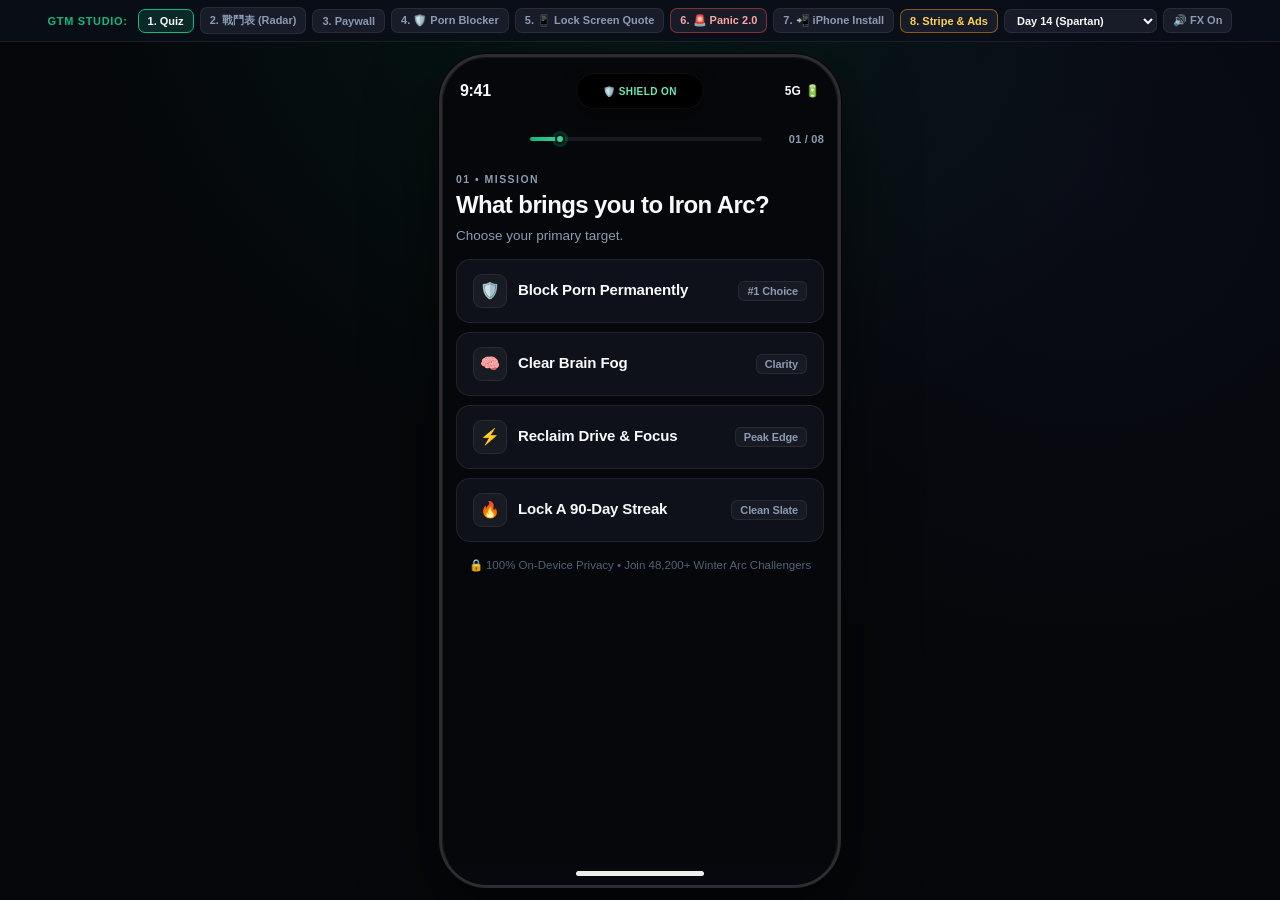
==== commit a1e8e12f: "Publish the latest layout, wording, and removable mobile shield. Co-authored-by: Cursor <cursoragent" ====
--- a/index.html
+++ b/index.html
@@ -8,7 +8,7 @@
   <meta name="apple-mobile-web-app-title" content="IRON ARC" />
   <title>IRON ARC — NNN &amp; 90-Day Dopamine Reboot Protocol</title>
   <link rel="manifest" href="./manifest.webmanifest" />
-  <meta name="theme-color" content="#07090e" />
+  <meta name="theme-color" content="#05070a" />
   <link rel="stylesheet" href="./styles.css" />
   <script>
     (function () {
@@ -58,51 +58,78 @@
       <span class="ios-signals">5G 🔋</span>
     </div>
 
-    <header class="top-bar">
+    <header class="top-bar is-funnel">
       <div class="brand-mark">
-        <span class="brand-shield">IA</span>
-        <div>
+        <span class="brand-shield" aria-hidden="true">IA</span>
+        <div class="brand-copy">
           <div class="brand-title">IRON ARC</div>
-          <div class="brand-subtitle">NEURO-DISCIPLINE SYSTEM</div>
+          <div class="brand-subtitle">PORN SHIELD • STOIC LOCK</div>
         </div>
       </div>
       <div class="top-bar-right">
-        <span id="xpPill" class="xp-pill">⚡ 450 XP</span>
-        <span class="season-pill">WINTER ARC '26</span>
+        <span id="headerStreakPill" class="streak-pill">DAY 14 • SPARTAN</span>
+        <span id="xpPill" class="xp-pill">450 XP</span>
       </div>
     </header>
 
     <div id="powerStrip" class="power-strip" hidden>
-      <div id="trialClock" class="ps-clock">⏱️ 24H FREE TRIAL: 24:00:00</div>
-      <div class="ps-pills">
+      <div id="trialClock" class="ps-clock">⏱️ 24H FREE PASS: 23:59:10</div>
+      <div class="ps-pills" aria-hidden="true">
         <span id="pillBlocker" class="ps-pill is-on">🛡️ Porn Blocker: ON</span>
         <span id="pillQuote" class="ps-pill is-on">📱 Lock Quote: ON</span>
       </div>
-      <button id="lockForeverBtn" type="button" class="ps-lock">🔒 Lock Forever</button>
+      <button id="lockForeverBtn" type="button" class="ps-lock">🔒 Keep Shield On</button>
     </div>
 
     <div id="viewRoot" class="view-root"></div>
 
     <nav id="bottomNav" class="bottom-nav" style="display: none;">
       <button class="nav-tab active" data-tab="blocker" type="button">
-        <span class="nav-icon">🛡️</span>
-        <span>BLOCKER</span>
+        <span class="nav-icon" aria-hidden="true">
+          <svg viewBox="0 0 24 24" width="20" height="20" fill="none" stroke="currentColor" stroke-width="1.8" stroke-linecap="round" stroke-linejoin="round">
+            <path d="M12 3.2 19 6.2v5.6c0 4.2-2.7 7.2-7 8.6-4.3-1.4-7-4.4-7-8.6V6.2l7-3z"/>
+            <path d="m9 12 2 2 4-4"/>
+          </svg>
+        </span>
+        <span>SHIELD</span>
       </button>
       <button class="nav-tab" data-tab="lockquote" type="button">
-        <span class="nav-icon">📱</span>
-        <span>LOCK QUOTE</span>
+        <span class="nav-icon" aria-hidden="true">
+          <svg viewBox="0 0 24 24" width="20" height="20" fill="none" stroke="currentColor" stroke-width="1.8" stroke-linecap="round" stroke-linejoin="round">
+            <rect x="7" y="2.2" width="10" height="19.6" rx="2.2"/>
+            <rect x="9.2" y="10.2" width="5.6" height="4.4" rx="0.8"/>
+            <path d="M10.3 10.2V8.8a1.7 1.7 0 0 1 3.4 0v1.4"/>
+          </svg>
+        </span>
+        <span>LOCK SCREEN</span>
       </button>
       <button class="nav-tab" data-tab="battle" type="button">
-        <span class="nav-icon">📊</span>
+        <span class="nav-icon" aria-hidden="true">
+          <svg viewBox="0 0 24 24" width="20" height="20" fill="none" stroke="currentColor" stroke-width="1.8" stroke-linecap="round" stroke-linejoin="round">
+            <polygon points="12 2.8 20.2 7.6 20.2 16.4 12 21.2 3.8 16.4 3.8 7.6"/>
+            <polygon points="12 7 16.4 9.6 16.4 14.6 12 17.2 7.6 14.6 7.6 9.6"/>
+            <circle cx="12" cy="12.1" r="1.15" fill="currentColor" stroke="none"/>
+          </svg>
+        </span>
         <span>戰鬥表</span>
       </button>
       <button class="nav-tab" data-tab="panic" type="button">
-        <span class="nav-icon">🚨</span>
+        <span class="nav-icon" aria-hidden="true">
+          <svg viewBox="0 0 24 24" width="20" height="20" fill="none" stroke="currentColor" stroke-width="1.8" stroke-linecap="round" stroke-linejoin="round">
+            <path d="M3 12h3.2l2.2-5 3.6 10 2.3-5H21"/>
+          </svg>
+        </span>
         <span>PANIC</span>
       </button>
       <button class="nav-tab" data-tab="iphone" type="button">
-        <span class="nav-icon">📲</span>
-        <span>iPHONE</span>
+        <span class="nav-icon" aria-hidden="true">
+          <svg viewBox="0 0 24 24" width="20" height="20" fill="none" stroke="currentColor" stroke-width="1.8" stroke-linecap="round" stroke-linejoin="round">
+            <rect x="6.2" y="2.4" width="11.6" height="19.2" rx="2.2"/>
+            <path d="M12 6.8v6.2"/>
+            <path d="m9.4 10.8 2.6 2.6 2.6-2.6"/>
+          </svg>
+        </span>
+        <span>INSTALL</span>
       </button>
     </nav>
 
--- a/styles.css
+++ b/styles.css
@@ -1,23 +1,28 @@
 :root {
-  --bg-deep: #06080d;
-  --bg-card: #0e131f;
-  --bg-card-elevated: #151c2c;
-  --border-subtle: rgba(255, 255, 255, 0.08);
-  --border-highlight: rgba(16, 185, 129, 0.45);
+  /* Opal / Whoop obsidian glass */
+  --bg-deep: #05070a;
+  --bg-card: rgba(17, 21, 30, 0.78);
+  --bg-card-elevated: rgba(26, 32, 44, 0.85);
+  --bg-glass: rgba(255, 255, 255, 0.035);
+  --border-subtle: rgba(255, 255, 255, 0.07);
+  --border-elevated: rgba(255, 255, 255, 0.12);
+  --border-highlight: rgba(52, 211, 153, 0.32);
   --text-main: #f8fafc;
-  --text-muted: #94a3b8;
-  --text-dim: #64748b;
+  --text-secondary: #cbd5e1;
+  --text-muted: #8b9bb4;
+  --text-dim: #526077;
   --accent-emerald: #10b981;
   --accent-emerald-bright: #34d399;
   --accent-emerald-glow: rgba(16, 185, 129, 0.28);
-  --accent-amber: #f59e0b;
-  --accent-crimson: #ef4444;
-  --accent-crimson-glow: rgba(239, 68, 68, 0.38);
+  --accent-emerald-surface: rgba(16, 185, 129, 0.09);
+  --accent-amber: #e5a93c;
+  --accent-crimson: #f43f5e;
+  --accent-crimson-glow: rgba(244, 63, 94, 0.38);
   --accent-indigo: #6366f1;
-  --radius-xl: 22px;
+  --radius-xl: 24px;
   --radius-lg: 18px;
-  --radius-md: 13px;
-  --radius-sm: 8px;
+  --radius-md: 14px;
+  --radius-sm: 10px;
 }
 
 * {
@@ -35,9 +40,9 @@
 body {
   font-family: -apple-system, BlinkMacSystemFont, "SF Pro Text", "Segoe UI", Inter, Roboto, sans-serif;
   background:
-    radial-gradient(circle at 50% -10%, rgba(16, 185, 129, 0.14) 0%, transparent 48%),
-    radial-gradient(circle at 85% 20%, rgba(99, 102, 241, 0.08) 0%, transparent 40%),
-    #06080d;
+    radial-gradient(circle at 50% -10%, rgba(16, 185, 129, 0.1) 0%, transparent 48%),
+    radial-gradient(circle at 85% 20%, rgba(99, 102, 241, 0.05) 0%, transparent 40%),
+    var(--bg-deep);
   color: var(--text-main);
   min-height: 100vh;
   min-height: 100dvh;
@@ -171,7 +176,7 @@
   position: relative;
   margin: 12px auto;
   padding: 0;
-  background: #07090e;
+  background: var(--bg-deep);
   border-radius: 48px;
   border: 3px solid #2c2c31;
   box-shadow:
@@ -260,64 +265,96 @@
   height: 0;
 }
 
-/* Top Brand Header */
+/* Whoop-style 44px telemetry header — hidden on funnel screens */
 .top-bar {
+  height: 44px;
+  min-height: 44px;
   display: flex;
   align-items: center;
   justify-content: space-between;
   flex-shrink: 0;
   margin: 0;
-  padding: 0 14px 8px;
+  padding: 0 12px;
+  gap: 8px;
+  border-bottom: 1px solid rgba(255, 255, 255, 0.05);
+}
+
+.top-bar.is-funnel {
+  display: none !important;
 }
 
 .brand-mark {
   display: flex;
   align-items: center;
-  gap: 9px;
+  gap: 8px;
+  min-width: 0;
+}
+
+.brand-copy {
+  min-width: 0;
 }
 
 .brand-shield {
-  width: 30px;
-  height: 30px;
-  border-radius: 8px;
-  background: linear-gradient(135deg, #10b981 0%, #047857 100%);
+  width: 24px;
+  height: 24px;
+  border-radius: 7px;
+  background: #0b1210;
+  border: 1px solid rgba(52, 211, 153, 0.55);
   display: inline-flex;
   align-items: center;
   justify-content: center;
-  color: #03140c;
-  font-weight: 900;
-  font-size: 13px;
-  box-shadow: 0 0 16px rgba(16, 185, 129, 0.35);
+  color: var(--accent-emerald-bright);
+  font-weight: 800;
+  font-size: 9px;
+  letter-spacing: -0.04em;
+  flex-shrink: 0;
 }
 
 .brand-title {
-  font-weight: 900;
-  font-size: 14px;
-  letter-spacing: 0.1em;
-  line-height: 1.1;
+  font-weight: 700;
+  font-size: 12px;
+  letter-spacing: 0.12em;
+  line-height: 1.05;
 }
 
 .brand-subtitle {
-  font-size: 9px;
-  letter-spacing: 0.12em;
+  font-size: 8px;
+  letter-spacing: 0.06em;
   color: var(--text-dim);
+  font-weight: 600;
+  white-space: nowrap;
+}
+
+.top-bar-right {
+  display: flex;
+  align-items: center;
+  gap: 5px;
+  flex-shrink: 0;
+}
+
+.streak-pill {
+  font-size: 10px;
   font-weight: 700;
-}
-
-.top-bar-right {
-  display: flex;
-  align-items: center;
-  gap: 6px;
+  padding: 4px 7px;
+  border-radius: 999px;
+  background: rgba(255, 255, 255, 0.05);
+  color: var(--text-main);
+  border: 1px solid rgba(255, 255, 255, 0.1);
+  letter-spacing: 0.03em;
+  white-space: nowrap;
+  font-variant-numeric: tabular-nums;
 }
 
 .xp-pill {
-  font-size: 11px;
-  font-weight: 800;
-  padding: 4px 9px;
+  font-size: 10px;
+  font-weight: 700;
+  padding: 4px 7px;
   border-radius: 999px;
-  background: rgba(16, 185, 129, 0.14);
+  background: rgba(16, 185, 129, 0.12);
   color: var(--accent-emerald-bright);
-  border: 1px solid rgba(16, 185, 129, 0.32);
+  border: 1px solid rgba(16, 185, 129, 0.28);
+  white-space: nowrap;
+  font-variant-numeric: tabular-nums;
 }
 
 .season-pill {
@@ -419,12 +456,19 @@
   color: var(--text-main);
 }
 
-/* QUIZ FUNNEL STYLES */
+/* QUIZ FUNNEL STYLES — single-line [ Back | track | 01 / 08 ] */
 .quiz-header-row {
-  display: flex;
-  align-items: center;
-  justify-content: space-between;
-  margin-bottom: 6px;
+  display: grid;
+  grid-template-columns: 64px 1fr 52px;
+  align-items: center;
+  gap: 10px;
+  margin: 6px 0 18px;
+  min-height: 32px;
+}
+
+.quiz-back-btn,
+.quiz-back-spacer {
+  justify-self: start;
 }
 
 .quiz-back-btn {
@@ -432,17 +476,29 @@
   border: none;
   color: var(--text-muted);
   font-size: 12px;
-  font-weight: 700;
+  font-weight: 600;
   cursor: pointer;
+  padding: 0;
+  white-space: nowrap;
+}
+
+.quiz-step-count {
+  justify-self: end;
+  font-size: 11px;
+  font-weight: 600;
+  letter-spacing: 0.02em;
+  color: var(--text-muted);
+  font-variant-numeric: tabular-nums;
+  white-space: nowrap;
 }
 
 .quiz-progress-wrap {
+  position: relative;
   width: 100%;
-  height: 6px;
-  background: rgba(255, 255, 255, 0.07);
+  height: 4px;
+  background: rgba(255, 255, 255, 0.08);
   border-radius: 999px;
-  overflow: hidden;
-  margin-bottom: 14px;
+  margin: 0;
 }
 
 .quiz-progress-fill {
@@ -452,24 +508,39 @@
   transition: width 0.28s ease;
 }
 
+.quiz-progress-dot {
+  position: absolute;
+  top: 50%;
+  width: 10px;
+  height: 10px;
+  border-radius: 50%;
+  background: var(--accent-emerald-bright);
+  border: 2px solid #04140d;
+  box-shadow: 0 0 0 3px rgba(16, 185, 129, 0.22);
+  transform: translate(-50%, -50%);
+  pointer-events: none;
+}
+
 .quiz-step-tag {
-  font-size: 11px;
+  font-size: 10.5px;
   text-transform: uppercase;
-  letter-spacing: 0.09em;
-  color: var(--accent-emerald);
-  font-weight: 800;
+  letter-spacing: 0.14em;
+  color: var(--text-muted);
+  font-weight: 600;
   margin-bottom: 6px;
 }
 
 .quiz-question {
-  font-size: 22px;
-  font-weight: 900;
-  line-height: 1.22;
+  font-size: 24px;
+  font-weight: 700;
+  letter-spacing: -0.025em;
+  line-height: 1.2;
   margin-bottom: 6px;
 }
 
 .quiz-sub {
   font-size: 13.5px;
+  font-weight: 500;
   color: var(--text-muted);
   margin-bottom: 14px;
   line-height: 1.45;
@@ -483,9 +554,10 @@
 
 .quiz-option {
   background: var(--bg-card);
-  border: 1.5px solid var(--border-subtle);
+  border: 1px solid var(--border-subtle);
   border-radius: var(--radius-md);
-  padding: 13px 14px;
+  padding: 14px 16px;
+  min-height: 60px;
   display: flex;
   align-items: center;
   justify-content: space-between;
@@ -494,8 +566,9 @@
   transition: all 0.15s ease;
   text-align: left;
   color: var(--text-main);
-  font-size: 14px;
+  font-size: 15px;
   font-weight: 600;
+  letter-spacing: -0.01em;
 }
 
 .quiz-option:hover,
@@ -507,13 +580,19 @@
 
 .quiz-option-badge {
   font-size: 11px;
-  color: var(--accent-emerald-bright);
-  background: rgba(16, 185, 129, 0.12);
-  border: 1px solid rgba(16, 185, 129, 0.25);
+  color: var(--text-muted);
+  background: rgba(255, 255, 255, 0.04);
+  border: 1px solid rgba(255, 255, 255, 0.07);
   padding: 3px 8px;
   border-radius: 6px;
   white-space: nowrap;
-  font-weight: 700;
+  font-weight: 600;
+}
+
+.quiz-option.selected .quiz-option-badge {
+  background: rgba(16, 185, 129, 0.16);
+  color: var(--accent-emerald-bright);
+  border-color: rgba(16, 185, 129, 0.35);
 }
 
 /* INTERACTIVE SIGNATURE COMMITMENT BOX */
@@ -883,15 +962,15 @@
   background: none;
   border: none;
   color: var(--text-dim);
-  font-size: 9px;
-  font-weight: 800;
+  font-size: 8px;
+  font-weight: 700;
   display: flex;
   flex-direction: column;
   align-items: center;
-  gap: 2px;
+  gap: 3px;
   cursor: pointer;
-  letter-spacing: 0.01em;
-  padding: 4px 2px 6px;
+  letter-spacing: 0.02em;
+  padding: 4px 1px 6px;
   border-radius: 10px;
   flex: 1 1 0;
   min-width: 0;
@@ -905,24 +984,24 @@
 }
 
 .nav-icon {
-  font-size: 20px;
-  line-height: 1;
+  width: 20px;
+  height: 20px;
+  display: flex;
+  align-items: center;
+  justify-content: center;
+  line-height: 0;
+}
+
+.nav-icon svg {
+  display: block;
 }
 
 .nav-tab.active {
   color: var(--accent-emerald-bright);
 }
 
-.nav-tab.active .nav-icon {
-  filter: drop-shadow(0 0 8px rgba(52, 211, 153, 0.7));
-}
-
 .nav-tab[data-tab="panic"].active {
   color: #fb7185;
-}
-
-.nav-tab[data-tab="panic"].active .nav-icon {
-  filter: drop-shadow(0 0 8px rgba(251, 113, 133, 0.75));
 }
 
 /* SQUAD LIST */
@@ -949,19 +1028,22 @@
 .dot-danger { background: var(--accent-amber); box-shadow: 0 0 8px var(--accent-amber); }
 .dot-fallen { background: var(--accent-crimson); }
 
-/* 2-Weapon power strip — live only while the 24H pass is armed */
+/* 34px glass countdown — live only while the 24H pass is armed */
 .power-strip {
   flex: 0 0 auto;
-  margin: 0 12px 8px;
-  padding: 8px 10px;
-  display: grid;
-  grid-template-columns: 1fr auto;
-  gap: 6px 8px;
-  align-items: center;
-  border-radius: 16px;
-  background: linear-gradient(100deg, rgba(16, 185, 129, 0.18), rgba(251, 191, 36, 0.1));
-  border: 1px solid rgba(52, 211, 153, 0.45);
-  box-shadow: 0 8px 20px rgba(0, 0, 0, 0.25);
+  margin: 4px 12px 6px;
+  padding: 0 6px 0 12px;
+  height: 34px;
+  min-height: 34px;
+  display: flex;
+  align-items: center;
+  justify-content: space-between;
+  gap: 8px;
+  border-radius: 12px;
+  background: rgba(255, 255, 255, 0.04);
+  border: 1px solid rgba(255, 255, 255, 0.08);
+  backdrop-filter: blur(16px);
+  box-shadow: none;
 }
 
 .power-strip[hidden] {
@@ -969,17 +1051,18 @@
 }
 
 .ps-clock {
-  grid-column: 1 / -1;
-  font-size: 13px;
-  font-weight: 900;
+  font-size: 11px;
+  font-weight: 700;
   letter-spacing: 0.01em;
   font-variant-numeric: tabular-nums;
+  white-space: nowrap;
+  overflow: hidden;
+  text-overflow: ellipsis;
+  min-width: 0;
 }
 
 .ps-pills {
-  display: flex;
-  flex-wrap: wrap;
-  gap: 6px;
+  display: none !important;
 }
 
 .ps-pill {
@@ -999,24 +1082,30 @@
 }
 
 .ps-lock {
+  height: 24px;
   border: 0;
   border-radius: 999px;
-  padding: 8px 10px;
-  background: #fbbf24;
+  padding: 0 10px;
+  background: linear-gradient(180deg, #f6d27a, #e5a93c);
   color: #1c1404;
-  font-weight: 900;
-  font-size: 12px;
+  font-weight: 700;
+  font-size: 11px;
   cursor: pointer;
   white-space: nowrap;
+  flex-shrink: 0;
 }
 
 .tab-headline {
-  font-size: 26px;
-  font-weight: 900;
-  letter-spacing: -0.03em;
+  font-size: 24px;
+  font-weight: 700;
+  letter-spacing: -0.025em;
   text-align: center;
   margin: 2px 0 12px;
-  line-height: 1.1;
+  line-height: 1.2;
+}
+
+.diagnosis-cta {
+  margin-top: 14px;
 }
 
 .streak-rank-bar {
@@ -1072,47 +1161,41 @@
   display: grid;
   grid-template-columns: 1fr 1fr;
   gap: 8px;
-  margin: 0 0 12px;
+  margin: 8px 0 12px;
 }
 
 .weapon-card {
-  border-radius: 18px;
-  padding: 10px 8px 12px;
+  border-radius: 16px;
+  padding: 14px 10px;
   text-align: center;
-  min-height: 196px;
+  min-height: 132px;
   display: flex;
   flex-direction: column;
   align-items: center;
-  border: 1px solid rgba(255, 255, 255, 0.08);
+  justify-content: center;
+  background: var(--bg-card);
+  border: 1px solid var(--border-subtle);
 }
 
 .weapon-card h2 {
-  font-size: 11px;
-  font-weight: 900;
-  letter-spacing: 0.03em;
-  line-height: 1.25;
-  margin: 8px 0 4px;
+  font-size: 12px;
+  font-weight: 700;
+  letter-spacing: 0.02em;
+  line-height: 1.3;
+  margin: 0 0 6px;
 }
 
 .weapon-card p {
-  font-size: 10px;
-  line-height: 1.35;
+  font-size: 11px;
+  line-height: 1.4;
   color: var(--text-muted);
-  font-weight: 700;
-}
-
-.weapon-card-shield {
-  background:
-    radial-gradient(circle at 50% 24%, rgba(16, 185, 129, 0.38), transparent 56%),
-    linear-gradient(180deg, #10241c, #0a0e14);
-  border-color: rgba(52, 211, 153, 0.5);
-}
-
+  font-weight: 500;
+}
+
+.weapon-card-shield,
 .weapon-card-quote {
-  background:
-    radial-gradient(circle at 50% 18%, rgba(99, 102, 241, 0.32), transparent 52%),
-    linear-gradient(180deg, #15182a, #0a0e14);
-  border-color: rgba(129, 140, 248, 0.45);
+  background: var(--bg-card);
+  border-color: var(--border-subtle);
 }
 
 .weapon-art {
@@ -1187,27 +1270,26 @@
 
 .pact-toggle {
   display: flex;
-  gap: 10px;
-  align-items: center;
-  background: rgba(245, 158, 11, 0.1);
-  border: 1px solid rgba(245, 158, 11, 0.38);
+  gap: 12px;
+  align-items: center;
+  justify-content: space-between;
+  background: var(--bg-card);
+  border: 1px solid var(--border-subtle);
   border-radius: 14px;
-  padding: 12px;
+  padding: 12px 12px 12px 14px;
   margin-bottom: 12px;
   cursor: pointer;
 }
 
-.pact-toggle input {
-  width: 22px;
-  height: 22px;
-  accent-color: #f59e0b;
-  flex-shrink: 0;
+.pact-copy {
+  min-width: 0;
 }
 
 .pact-toggle strong {
   display: block;
-  color: #fbbf24;
+  color: #f6d27a;
   font-size: 13px;
+  font-weight: 700;
 }
 
 .pact-toggle em {
@@ -1216,19 +1298,72 @@
   color: var(--text-muted);
   font-style: normal;
   font-size: 11px;
-  font-weight: 700;
+  font-weight: 500;
+}
+
+.ios-switch {
+  position: relative;
+  width: 46px;
+  height: 28px;
+  flex-shrink: 0;
+}
+
+.ios-switch input {
+  position: absolute;
+  inset: 0;
+  width: 100%;
+  height: 100%;
+  margin: 0;
+  opacity: 0;
+  cursor: pointer;
+  z-index: 2;
+}
+
+.ios-switch-track {
+  position: absolute;
+  inset: 0;
+  border-radius: 999px;
+  background: #3a3a3c;
+  transition: background 0.2s ease;
+  pointer-events: none;
+}
+
+.ios-switch-track::after {
+  content: "";
+  position: absolute;
+  top: 2px;
+  left: 2px;
+  width: 24px;
+  height: 24px;
+  border-radius: 50%;
+  background: #fff;
+  box-shadow: 0 1px 3px rgba(0, 0, 0, 0.35);
+  transition: transform 0.2s ease;
+}
+
+.ios-switch input:checked + .ios-switch-track {
+  background: #10b981;
+}
+
+.ios-switch input:checked + .ios-switch-track::after {
+  transform: translateX(18px);
+}
+
+.ios-switch input:focus-visible + .ios-switch-track {
+  outline: 2px solid var(--accent-emerald-bright);
+  outline-offset: 2px;
 }
 
 .btn-trial {
   width: 100%;
   margin-top: 10px;
-  padding: 14px 12px;
+  padding: 12px;
   border-radius: 14px;
-  border: 2px solid #fbbf24;
-  background: linear-gradient(180deg, rgba(251, 191, 36, 0.24), rgba(245, 158, 11, 0.06));
-  color: #fde68a;
-  font-weight: 900;
-  font-size: 13.5px;
+  background: rgba(255, 255, 255, 0.04);
+  border: 1px solid rgba(255, 255, 255, 0.12);
+  color: #e2e8f0;
+  font-weight: 600;
+  font-size: 13px;
   line-height: 1.35;
   cursor: pointer;
   text-align: center;
@@ -1455,7 +1590,7 @@
   body {
     height: 100dvh;
     min-height: 100dvh;
-    background: #07090e;
+    background: var(--bg-deep);
   }
 
   .studio-bar {
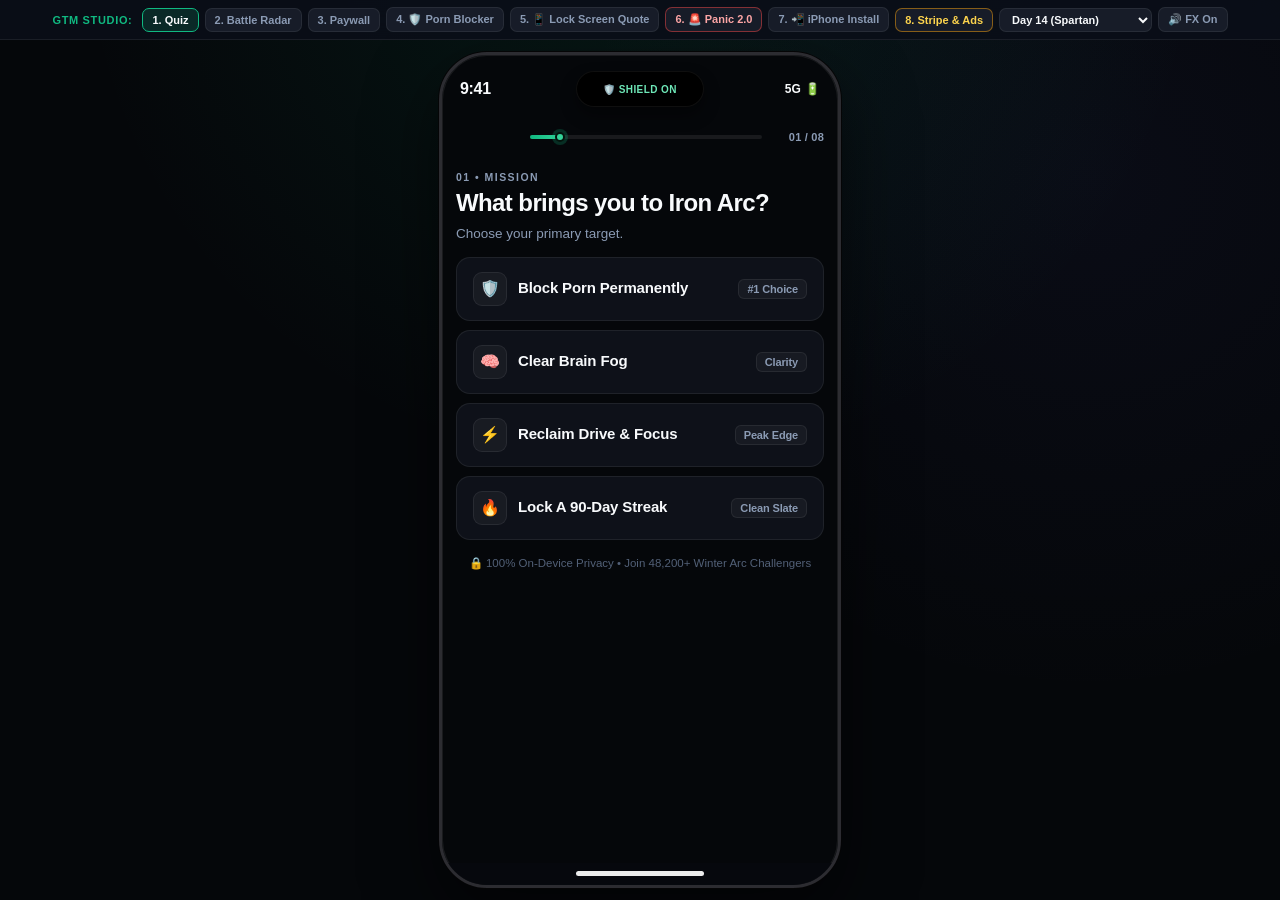
==== commit 5a802b33: "Replace the remaining Chinese radar labels with English. Co-authored-by: Cursor <cursoragent@cursor." ====
--- a/index.html
+++ b/index.html
@@ -27,7 +27,7 @@
     <div id="studioTools" class="studio-tools">
     <span class="studio-label">GTM Studio:</span>
     <button class="studio-btn" data-jump="quiz">1. Quiz</button>
-    <button class="studio-btn" data-jump="radar">2. 戰鬥表 (Radar)</button>
+    <button class="studio-btn" data-jump="radar">2. Battle Radar</button>
     <button class="studio-btn" data-jump="paywall">3. Paywall</button>
     <button class="studio-btn" data-jump="blocker">4. 🛡️ Porn Blocker</button>
     <button class="studio-btn" data-jump="lockquote">5. 📱 Lock Screen Quote</button>
@@ -111,7 +111,7 @@
             <circle cx="12" cy="12.1" r="1.15" fill="currentColor" stroke="none"/>
           </svg>
         </span>
-        <span>戰鬥表</span>
+        <span>RADAR</span>
       </button>
       <button class="nav-tab" data-tab="panic" type="button">
         <span class="nav-icon" aria-hidden="true">
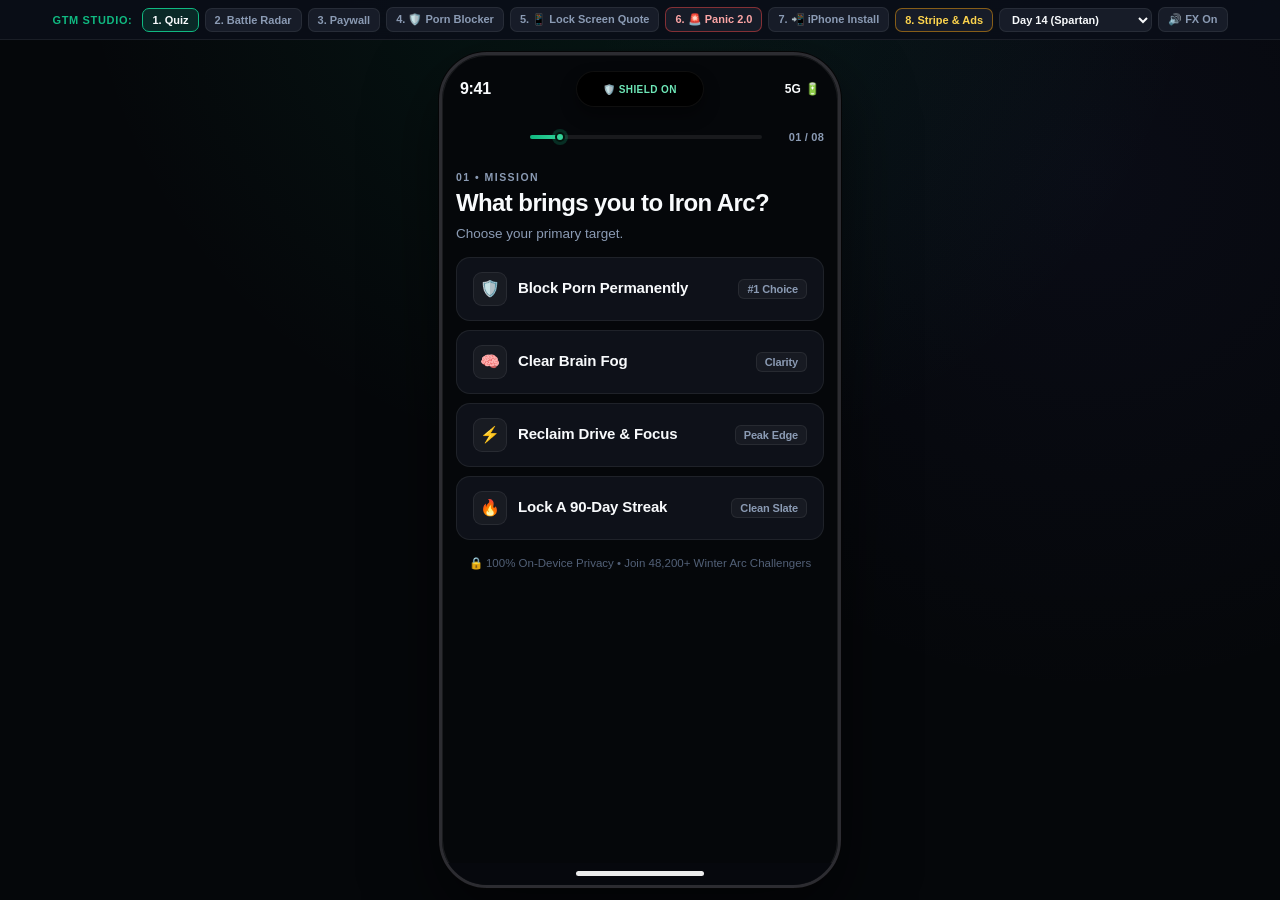
==== commit 4b93a8a3: "Upgrade Battle Radar, Paywall 3-day timeline, exit downsell loss aversion, post-checkout stake upsel" ====
--- a/index.html
+++ b/index.html
@@ -7,15 +7,28 @@
   <meta name="apple-mobile-web-app-status-bar-style" content="black-translucent" />
   <meta name="apple-mobile-web-app-title" content="IRON ARC" />
   <title>IRON ARC — NNN &amp; 90-Day Dopamine Reboot Protocol</title>
-  <link rel="manifest" href="./manifest.webmanifest" />
+  <link rel="manifest" href="./manifest.webmanifest?v=4" />
   <meta name="theme-color" content="#05070a" />
-  <link rel="stylesheet" href="./styles.css" />
+  <link rel="stylesheet" href="./styles.css?v=4" />
   <script>
     (function () {
       try {
-        var prod = new URLSearchParams(location.search).get("mode") === "prod";
+        var params = new URLSearchParams(location.search);
+        var prod = params.get("mode") === "prod";
+        var standalone = window.matchMedia("(display-mode: standalone)").matches || window.navigator.standalone === true;
         var mobile = window.matchMedia("(max-width: 520px)").matches;
-        if (prod || mobile) document.documentElement.classList.add("studio-dock");
+        if (prod || standalone) {
+          document.documentElement.classList.add("is-prod");
+        } else if (mobile) {
+          document.documentElement.classList.add("studio-dock");
+        }
+        if (window.caches && typeof window.caches.keys === "function") {
+          window.caches.keys().then(function (keys) {
+            keys.forEach(function (k) {
+              if (k !== "iron-arc-v4") window.caches.delete(k);
+            });
+          });
+        }
       } catch (e) {}
     })();
   </script>
@@ -139,14 +152,14 @@
   <!-- Modal Root (Downsell & Partner GTM / Stripe Config) -->
   <div id="modalRoot"></div>
 
-  <script src="./dopamine-fx.js"></script>
-  <script src="./funnel-module.js"></script>
-  <script src="./features-module.js"></script>
-  <script src="./day1-onboarding.js"></script>
-  <script src="./live-app-telemetry.js"></script>
-  <script src="./panic2-engine.js"></script>
-  <script src="./blocker-shield.js"></script>
-  <script src="./lockscreen-widget.js"></script>
-  <script src="./app.js"></script>
+  <script src="./dopamine-fx.js?v=4"></script>
+  <script src="./funnel-module.js?v=4"></script>
+  <script src="./features-module.js?v=4"></script>
+  <script src="./day1-onboarding.js?v=4"></script>
+  <script src="./live-app-telemetry.js?v=4"></script>
+  <script src="./panic2-engine.js?v=4"></script>
+  <script src="./blocker-shield.js?v=4"></script>
+  <script src="./lockscreen-widget.js?v=4"></script>
+  <script src="./app.js?v=4"></script>
 </body>
 </html>
--- a/styles.css
+++ b/styles.css
@@ -70,6 +70,7 @@
   backdrop-filter: blur(12px);
 }
 
+html.is-prod .studio-bar,
 .studio-bar.hidden-studio {
   display: none !important;
 }
@@ -1552,6 +1553,100 @@
   color: var(--text-dim);
   margin-top: 8px;
   font-weight: 700;
+}
+
+.paywall-diag-banner {
+  display: flex;
+  align-items: center;
+  justify-content: space-between;
+  gap: 8px;
+  padding: 8px 11px;
+  margin-bottom: 8px;
+  border-radius: 12px;
+  background: linear-gradient(90deg, rgba(244, 63, 94, 0.14), rgba(16, 185, 129, 0.12));
+  border: 1px solid rgba(244, 63, 94, 0.35);
+  font-size: 11px;
+  font-weight: 800;
+}
+
+.paywall-diag-tax {
+  color: #fda4af;
+  letter-spacing: 0.04em;
+}
+
+.paywall-diag-target {
+  color: #6ee7b7;
+  letter-spacing: 0.03em;
+}
+
+.trial-timeline {
+  display: grid;
+  grid-template-columns: repeat(3, 1fr);
+  gap: 6px;
+  margin: 0 0 10px;
+  padding: 9px 8px;
+  border-radius: 13px;
+  background: rgba(16, 185, 129, 0.07);
+  border: 1px solid rgba(16, 185, 129, 0.26);
+}
+
+.tt-step {
+  display: flex;
+  flex-direction: column;
+  gap: 2px;
+  text-align: center;
+  padding: 2px 3px;
+}
+
+.tt-step strong {
+  font-size: 10px;
+  font-weight: 900;
+  letter-spacing: 0.06em;
+  text-transform: uppercase;
+  color: var(--accent-emerald-bright);
+}
+
+.tt-step b {
+  font-size: 11.5px;
+  font-weight: 800;
+  color: var(--text-main);
+  line-height: 1.2;
+}
+
+.tt-step small {
+  font-size: 10px;
+  color: var(--text-muted);
+  line-height: 1.2;
+}
+
+.downsell-loss-box {
+  background: rgba(244, 63, 94, 0.09);
+  border: 1px solid rgba(244, 63, 94, 0.32);
+  border-radius: 12px;
+  padding: 10px 12px;
+  margin-bottom: 12px;
+  font-size: 12px;
+  color: #e2e8f0;
+}
+
+.downsell-loss-box strong {
+  display: block;
+  font-size: 10.5px;
+  letter-spacing: 0.08em;
+  text-transform: uppercase;
+  color: #fda4af;
+  margin-bottom: 5px;
+}
+
+.downsell-loss-list {
+  list-style: none;
+  padding: 0;
+  margin: 0;
+  display: flex;
+  flex-direction: column;
+  gap: 4px;
+  font-size: 11.5px;
+  color: #cbd5e1;
 }
 
 /* Desktop preview keeps the iPhone 16 Pro bezel, fake status bar, and home indicator. */
@@ -1641,7 +1736,7 @@
     padding-left: env(safe-area-inset-left, 0px);
   }
 
-  html.studio-dock .phone-shell {
+  html.studio-dock:not(.is-prod) .phone-shell {
     padding-top: calc(env(safe-area-inset-top, 0px) + 30px);
   }
 
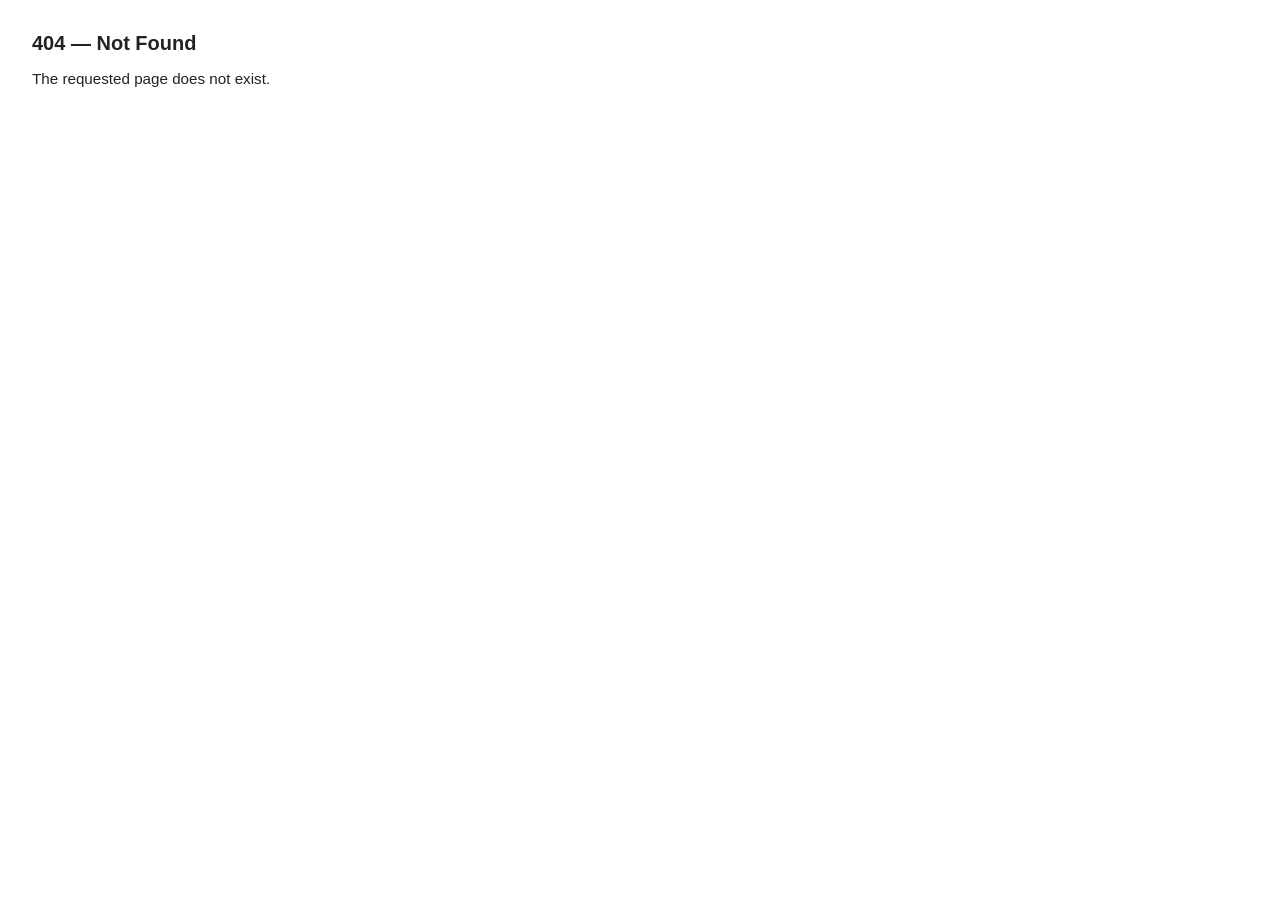
==== commit 8965654e: "Publish the static site and retire the previous root URL." ====
--- a/index.html
+++ b/index.html
@@ -2,164 +2,52 @@
 <html lang="en">
 <head>
   <meta charset="UTF-8" />
-  <meta name="viewport" content="width=device-width, initial-scale=1.0, maximum-scale=1.0, user-scalable=no, viewport-fit=cover" />
-  <meta name="apple-mobile-web-app-capable" content="yes" />
-  <meta name="apple-mobile-web-app-status-bar-style" content="black-translucent" />
-  <meta name="apple-mobile-web-app-title" content="IRON ARC" />
-  <title>IRON ARC — NNN &amp; 90-Day Dopamine Reboot Protocol</title>
-  <link rel="manifest" href="./manifest.webmanifest?v=4" />
-  <meta name="theme-color" content="#05070a" />
-  <link rel="stylesheet" href="./styles.css?v=4" />
+  <meta name="viewport" content="width=device-width, initial-scale=1.0" />
+  <meta name="robots" content="noindex, nofollow" />
+  <meta http-equiv="Cache-Control" content="no-store, no-cache, must-revalidate" />
+  <meta http-equiv="Pragma" content="no-cache" />
+  <meta http-equiv="Expires" content="0" />
+  <title>404 — Not Found</title>
+  <style>
+    body { margin: 2rem; background: #fff; color: #222; font-family: sans-serif; }
+    h1 { font-size: 1.25rem; font-weight: 600; }
+    p { font-size: 0.95rem; }
+  </style>
   <script>
     (function () {
+      var named = ["iron-arc-v1", "iron-arc-v2", "iron-arc-v3", "iron-arc-v4", "iron-arc-v5"];
+      function doomed(name) {
+        return named.indexOf(name) !== -1 || name.indexOf("iron-arc-") === 0;
+      }
+      try { window.localStorage.clear(); } catch (e) {}
+      try { window.sessionStorage.clear(); } catch (e) {}
       try {
-        var params = new URLSearchParams(location.search);
-        var prod = params.get("mode") === "prod";
-        var standalone = window.matchMedia("(display-mode: standalone)").matches || window.navigator.standalone === true;
-        var mobile = window.matchMedia("(max-width: 520px)").matches;
-        if (prod || standalone) {
-          document.documentElement.classList.add("is-prod");
-        } else if (mobile) {
-          document.documentElement.classList.add("studio-dock");
-        }
-        if (window.caches && typeof window.caches.keys === "function") {
-          window.caches.keys().then(function (keys) {
-            keys.forEach(function (k) {
-              if (k !== "iron-arc-v4") window.caches.delete(k);
-            });
+        fetch(location.pathname + location.search, { cache: "reload", credentials: "same-origin" }).catch(function () {});
+      } catch (e) {}
+      if (window.caches && typeof window.caches.keys === "function") {
+        named.forEach(function (name) {
+          try { window.caches.delete(name); } catch (e) {}
+        });
+        window.caches.keys().then(function (keys) {
+          keys.forEach(function (name) {
+            if (doomed(name)) window.caches.delete(name);
           });
-        }
-      } catch (e) {}
+        }).catch(function () {});
+      }
+      if (navigator.serviceWorker && typeof navigator.serviceWorker.getRegistrations === "function") {
+        navigator.serviceWorker.getRegistrations().then(function (regs) {
+          regs.forEach(function (reg) {
+            var path = "";
+            try { path = new URL(reg.scope).pathname; } catch (e) { return; }
+            if (path === "/iron-arc/" || path === "/iron-arc") reg.unregister();
+          });
+        }).catch(function () {});
+      }
     })();
   </script>
 </head>
 <body>
-  <!-- Founder studio tools. Compact/collapsible on a real phone and on ?mode=prod. -->
-  <div id="studioBar" class="studio-bar">
-    <button type="button" id="studioToggle" class="studio-toggle" aria-expanded="false" aria-controls="studioTools">Studio</button>
-    <div id="studioTools" class="studio-tools">
-    <span class="studio-label">GTM Studio:</span>
-    <button class="studio-btn" data-jump="quiz">1. Quiz</button>
-    <button class="studio-btn" data-jump="radar">2. Battle Radar</button>
-    <button class="studio-btn" data-jump="paywall">3. Paywall</button>
-    <button class="studio-btn" data-jump="blocker">4. 🛡️ Porn Blocker</button>
-    <button class="studio-btn" data-jump="lockquote">5. 📱 Lock Screen Quote</button>
-    <button class="studio-btn danger-btn" data-jump="panic">6. 🚨 Panic 2.0</button>
-    <button class="studio-btn" data-jump="iphone">7. 📲 iPhone Install</button>
-    <button class="studio-btn gtm-btn" data-jump="gtm">8. Stripe &amp; Ads</button>
-    <select id="streakPreset" class="studio-select" title="Simulate Streak Day for Ad Recording">
-      <option value="1">Day 1 (Initiate)</option>
-      <option value="3">Day 3 (Withdrawal)</option>
-      <option value="7">Day 7 (Surge)</option>
-      <option value="14" selected>Day 14 (Spartan)</option>
-      <option value="21">Day 21 (Foothold)</option>
-      <option value="30">Day 30 (NNN Titan)</option>
-      <option value="60">Day 60 (Winter Depth)</option>
-      <option value="90">Day 90 (Sovereign)</option>
-    </select>
-    <button id="muteToggleBtn" class="studio-btn" title="Toggle Web Audio &amp; Voice Synthesis">🔊 FX On</button>
-    </div>
-  </div>
-
-  <!-- Main Mobile Viewport — iPhone 16 Pro frame -->
-  <main class="phone-shell">
-    <div class="ios-status" aria-hidden="true">
-      <span class="ios-time">9:41</span>
-      <div class="dynamic-island" id="dynamicIsland">
-        <span id="dynamicIslandLabel" class="di-pill">🛡️ SHIELD ON</span>
-      </div>
-      <span class="ios-signals">5G 🔋</span>
-    </div>
-
-    <header class="top-bar is-funnel">
-      <div class="brand-mark">
-        <span class="brand-shield" aria-hidden="true">IA</span>
-        <div class="brand-copy">
-          <div class="brand-title">IRON ARC</div>
-          <div class="brand-subtitle">PORN SHIELD • STOIC LOCK</div>
-        </div>
-      </div>
-      <div class="top-bar-right">
-        <span id="headerStreakPill" class="streak-pill">DAY 14 • SPARTAN</span>
-        <span id="xpPill" class="xp-pill">450 XP</span>
-      </div>
-    </header>
-
-    <div id="powerStrip" class="power-strip" hidden>
-      <div id="trialClock" class="ps-clock">⏱️ 24H FREE PASS: 23:59:10</div>
-      <div class="ps-pills" aria-hidden="true">
-        <span id="pillBlocker" class="ps-pill is-on">🛡️ Porn Blocker: ON</span>
-        <span id="pillQuote" class="ps-pill is-on">📱 Lock Quote: ON</span>
-      </div>
-      <button id="lockForeverBtn" type="button" class="ps-lock">🔒 Keep Shield On</button>
-    </div>
-
-    <div id="viewRoot" class="view-root"></div>
-
-    <nav id="bottomNav" class="bottom-nav" style="display: none;">
-      <button class="nav-tab active" data-tab="blocker" type="button">
-        <span class="nav-icon" aria-hidden="true">
-          <svg viewBox="0 0 24 24" width="20" height="20" fill="none" stroke="currentColor" stroke-width="1.8" stroke-linecap="round" stroke-linejoin="round">
-            <path d="M12 3.2 19 6.2v5.6c0 4.2-2.7 7.2-7 8.6-4.3-1.4-7-4.4-7-8.6V6.2l7-3z"/>
-            <path d="m9 12 2 2 4-4"/>
-          </svg>
-        </span>
-        <span>SHIELD</span>
-      </button>
-      <button class="nav-tab" data-tab="lockquote" type="button">
-        <span class="nav-icon" aria-hidden="true">
-          <svg viewBox="0 0 24 24" width="20" height="20" fill="none" stroke="currentColor" stroke-width="1.8" stroke-linecap="round" stroke-linejoin="round">
-            <rect x="7" y="2.2" width="10" height="19.6" rx="2.2"/>
-            <rect x="9.2" y="10.2" width="5.6" height="4.4" rx="0.8"/>
-            <path d="M10.3 10.2V8.8a1.7 1.7 0 0 1 3.4 0v1.4"/>
-          </svg>
-        </span>
-        <span>LOCK SCREEN</span>
-      </button>
-      <button class="nav-tab" data-tab="battle" type="button">
-        <span class="nav-icon" aria-hidden="true">
-          <svg viewBox="0 0 24 24" width="20" height="20" fill="none" stroke="currentColor" stroke-width="1.8" stroke-linecap="round" stroke-linejoin="round">
-            <polygon points="12 2.8 20.2 7.6 20.2 16.4 12 21.2 3.8 16.4 3.8 7.6"/>
-            <polygon points="12 7 16.4 9.6 16.4 14.6 12 17.2 7.6 14.6 7.6 9.6"/>
-            <circle cx="12" cy="12.1" r="1.15" fill="currentColor" stroke="none"/>
-          </svg>
-        </span>
-        <span>RADAR</span>
-      </button>
-      <button class="nav-tab" data-tab="panic" type="button">
-        <span class="nav-icon" aria-hidden="true">
-          <svg viewBox="0 0 24 24" width="20" height="20" fill="none" stroke="currentColor" stroke-width="1.8" stroke-linecap="round" stroke-linejoin="round">
-            <path d="M3 12h3.2l2.2-5 3.6 10 2.3-5H21"/>
-          </svg>
-        </span>
-        <span>PANIC</span>
-      </button>
-      <button class="nav-tab" data-tab="iphone" type="button">
-        <span class="nav-icon" aria-hidden="true">
-          <svg viewBox="0 0 24 24" width="20" height="20" fill="none" stroke="currentColor" stroke-width="1.8" stroke-linecap="round" stroke-linejoin="round">
-            <rect x="6.2" y="2.4" width="11.6" height="19.2" rx="2.2"/>
-            <path d="M12 6.8v6.2"/>
-            <path d="m9.4 10.8 2.6 2.6 2.6-2.6"/>
-          </svg>
-        </span>
-        <span>INSTALL</span>
-      </button>
-    </nav>
-
-    <div class="ios-home-indicator" aria-hidden="true"><span></span></div>
-  </main>
-
-  <!-- Modal Root (Downsell & Partner GTM / Stripe Config) -->
-  <div id="modalRoot"></div>
-
-  <script src="./dopamine-fx.js?v=4"></script>
-  <script src="./funnel-module.js?v=4"></script>
-  <script src="./features-module.js?v=4"></script>
-  <script src="./day1-onboarding.js?v=4"></script>
-  <script src="./live-app-telemetry.js?v=4"></script>
-  <script src="./panic2-engine.js?v=4"></script>
-  <script src="./blocker-shield.js?v=4"></script>
-  <script src="./lockscreen-widget.js?v=4"></script>
-  <script src="./app.js?v=4"></script>
+  <h1>404 — Not Found</h1>
+  <p>The requested page does not exist.</p>
 </body>
-</html>
+</html>
